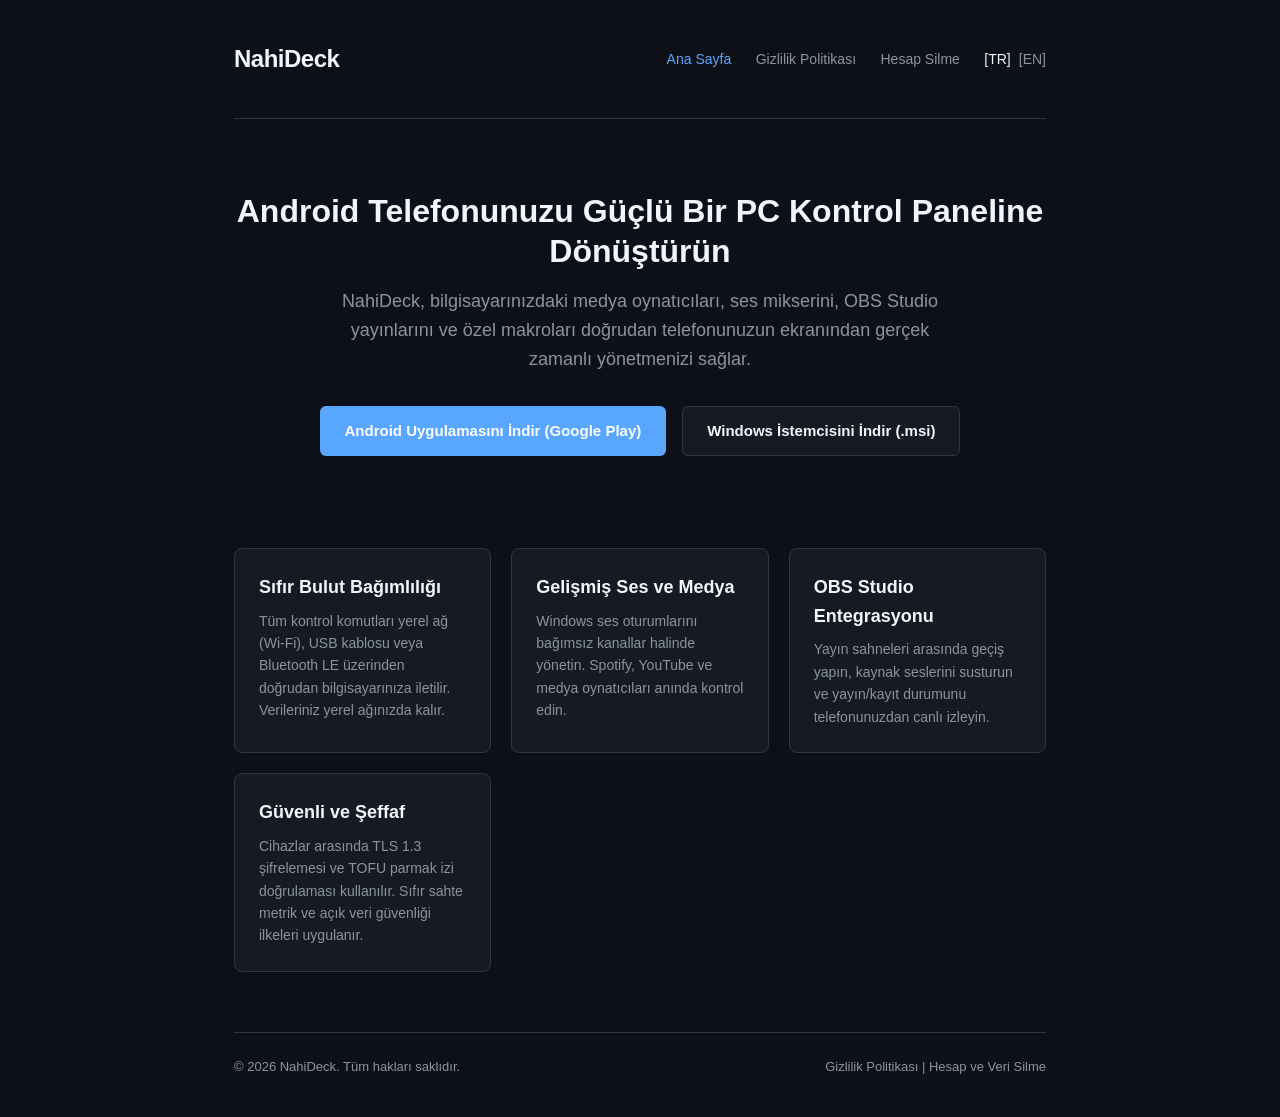
==== index.html @ 1596ca63 "Add files via upload" ====
<!DOCTYPE html>
<html lang="tr">
<head>
  <meta charset="UTF-8">
  <meta name="viewport" content="width=device-width, initial-scale=1.0">
  <title>NahiDeck — Android Telefonunuzu PC Kontrol Paneline Dönüştürün</title>
  <meta name="description" content="NahiDeck, Android telefonunuzu Windows bilgisayarınız için dokunmatik kontrol yüzeyi ve makro paneline dönüştürür.">
  <link rel="stylesheet" href="style.css">
</head>
<body>
  <div class="container">
    <header>
      <div class="header-top">
        <a href="index.html" class="brand">NahiDeck</a>
        <nav>
          <a href="index.html" class="active">Ana Sayfa</a>
          <a href="privacy.html">Gizlilik Politikası</a>
          <a href="delete-account.html">Hesap Silme</a>
          <div class="lang-switch">
            <span>[TR]</span>
            <a href="index-en.html">[EN]</a>
          </div>
        </nav>
      </div>
    </header>

    <main>
      <section class="hero">
        <h1>Android Telefonunuzu Güçlü Bir PC Kontrol Paneline Dönüştürün</h1>
        <p>NahiDeck, bilgisayarınızdaki medya oynatıcıları, ses mikserini, OBS Studio yayınlarını ve özel makroları doğrudan telefonunuzun ekranından gerçek zamanlı yönetmenizi sağlar.</p>
        <div class="button-group">
          <a href="#" class="btn btn-primary" id="download-android">Android Uygulamasını İndir (Google Play)</a>
          <a href="#" class="btn btn-secondary" id="download-windows">Windows İstemcisini İndir (.msi)</a>
        </div>
      </section>

      <section class="feature-grid">
        <div class="feature-card">
          <h3>Sıfır Bulut Bağımlılığı</h3>
          <p>Tüm kontrol komutları yerel ağ (Wi-Fi), USB kablosu veya Bluetooth LE üzerinden doğrudan bilgisayarınıza iletilir. Verileriniz yerel ağınızda kalır.</p>
        </div>
        <div class="feature-card">
          <h3>Gelişmiş Ses ve Medya</h3>
          <p>Windows ses oturumlarını bağımsız kanallar halinde yönetin. Spotify, YouTube ve medya oynatıcıları anında kontrol edin.</p>
        </div>
        <div class="feature-card">
          <h3>OBS Studio Entegrasyonu</h3>
          <p>Yayın sahneleri arasında geçiş yapın, kaynak seslerini susturun ve yayın/kayıt durumunu telefonunuzdan canlı izleyin.</p>
        </div>
        <div class="feature-card">
          <h3>Güvenli ve Şeffaf</h3>
          <p>Cihazlar arasında TLS 1.3 şifrelemesi ve TOFU parmak izi doğrulaması kullanılır. Sıfır sahte metrik ve açık veri güvenliği ilkeleri uygulanır.</p>
        </div>
      </section>
    </main>

    <footer>
      <div>&copy; 2026 NahiDeck. Tüm hakları saklıdır.</div>
      <div>
        <a href="privacy.html">Gizlilik Politikası</a> | 
        <a href="delete-account.html">Hesap ve Veri Silme</a>
      </div>
    </footer>
  </div>
</body>
</html>
---- style.css ----
:root {
  --bg-color: #0d1117;
  --card-bg: #161b22;
  --border-color: #30363d;
  --text-main: #f0f6fc;
  --text-muted: #8b949e;
  --accent-color: #58a6ff;
  --accent-hover: #388bfd;
  --danger-color: #f85149;
  --code-bg: #0b0e14;
}

* {
  box-sizing: border-box;
  margin: 0;
  padding: 0;
}

body {
  font-family: -apple-system, BlinkMacSystemFont, "Segoe UI", Roboto, Helvetica, Arial, sans-serif;
  background-color: var(--bg-color);
  color: var(--text-main);
  line-height: 1.6;
  padding: 0;
}

.container {
  max-width: 860px;
  margin: 0 auto;
  padding: 40px 24px;
}

header {
  border-bottom: 1px solid var(--border-color);
  padding-bottom: 24px;
  margin-bottom: 32px;
}

.header-top {
  display: flex;
  justify-content: space-between;
  align-items: center;
  margin-bottom: 16px;
}

.brand {
  font-size: 24px;
  font-weight: 700;
  color: var(--text-main);
  text-decoration: none;
  letter-spacing: -0.5px;
}

nav a {
  color: var(--text-muted);
  text-decoration: none;
  margin-left: 20px;
  font-size: 14px;
  transition: color 0.15s;
}

nav a:hover, nav a.active {
  color: var(--accent-color);
}

.lang-switch {
  display: inline-flex;
  gap: 8px;
  margin-left: 20px;
  font-size: 14px;
}

.lang-switch a {
  margin-left: 0;
}

h1 {
  font-size: 32px;
  font-weight: 700;
  margin-bottom: 16px;
  line-height: 1.25;
}

h2 {
  font-size: 22px;
  font-weight: 600;
  margin-top: 36px;
  margin-bottom: 16px;
  padding-bottom: 8px;
  border-bottom: 1px solid var(--border-color);
}

h3 {
  font-size: 18px;
  font-weight: 600;
  margin-top: 24px;
  margin-bottom: 12px;
}

p, ul, ol {
  margin-bottom: 16px;
  color: var(--text-main);
}

ul, ol {
  padding-left: 24px;
}

li {
  margin-bottom: 8px;
}

a {
  color: var(--accent-color);
  text-decoration: none;
}

a:hover {
  text-decoration: underline;
}

.hero {
  text-align: center;
  padding: 40px 0 60px;
}

.hero p {
  font-size: 18px;
  color: var(--text-muted);
  max-width: 640px;
  margin: 0 auto 32px;
}

.button-group {
  display: flex;
  justify-content: center;
  gap: 16px;
  flex-wrap: wrap;
}

.btn {
  display: inline-block;
  padding: 12px 24px;
  border-radius: 6px;
  font-size: 15px;
  font-weight: 600;
  text-decoration: none;
  cursor: pointer;
  border: 1px solid transparent;
  transition: background-color 0.15s, border-color 0.15s;
}

.btn-primary {
  background-color: var(--accent-color);
  color: #ffffff;
}

.btn-primary:hover {
  background-color: var(--accent-hover);
  text-decoration: none;
}

.btn-secondary {
  background-color: var(--card-bg);
  color: var(--text-main);
  border-color: var(--border-color);
}

.btn-secondary:hover {
  background-color: #21262d;
  text-decoration: none;
}

.feature-grid {
  display: grid;
  grid-template-columns: repeat(auto-fit, minmax(240px, 1fr));
  gap: 20px;
  margin: 32px 0 48px;
}

.feature-card {
  background-color: var(--card-bg);
  border: 1px solid var(--border-color);
  border-radius: 8px;
  padding: 24px;
}

.feature-card h3 {
  margin-top: 0;
  margin-bottom: 8px;
}

.feature-card p {
  color: var(--text-muted);
  font-size: 14px;
  margin-bottom: 0;
}

.card {
  background-color: var(--card-bg);
  border: 1px solid var(--border-color);
  border-radius: 8px;
  padding: 24px;
  margin: 20px 0;
}

.card-danger {
  border-color: rgba(248, 81, 73, 0.4);
}

.badge {
  display: inline-block;
  padding: 2px 8px;
  border-radius: 12px;
  font-size: 12px;
  font-weight: 600;
  background-color: #21262d;
  color: var(--text-muted);
}

table {
  width: 100%;
  border-collapse: collapse;
  margin: 20px 0;
}

th, td {
  padding: 12px;
  border: 1px solid var(--border-color);
  text-align: left;
  font-size: 14px;
}

th {
  background-color: var(--card-bg);
}

footer {
  border-top: 1px solid var(--border-color);
  padding-top: 24px;
  margin-top: 60px;
  font-size: 13px;
  color: var(--text-muted);
  display: flex;
  justify-content: space-between;
  flex-wrap: wrap;
  gap: 12px;
}

footer a {
  color: var(--text-muted);
}

footer a:hover {
  color: var(--accent-color);
}
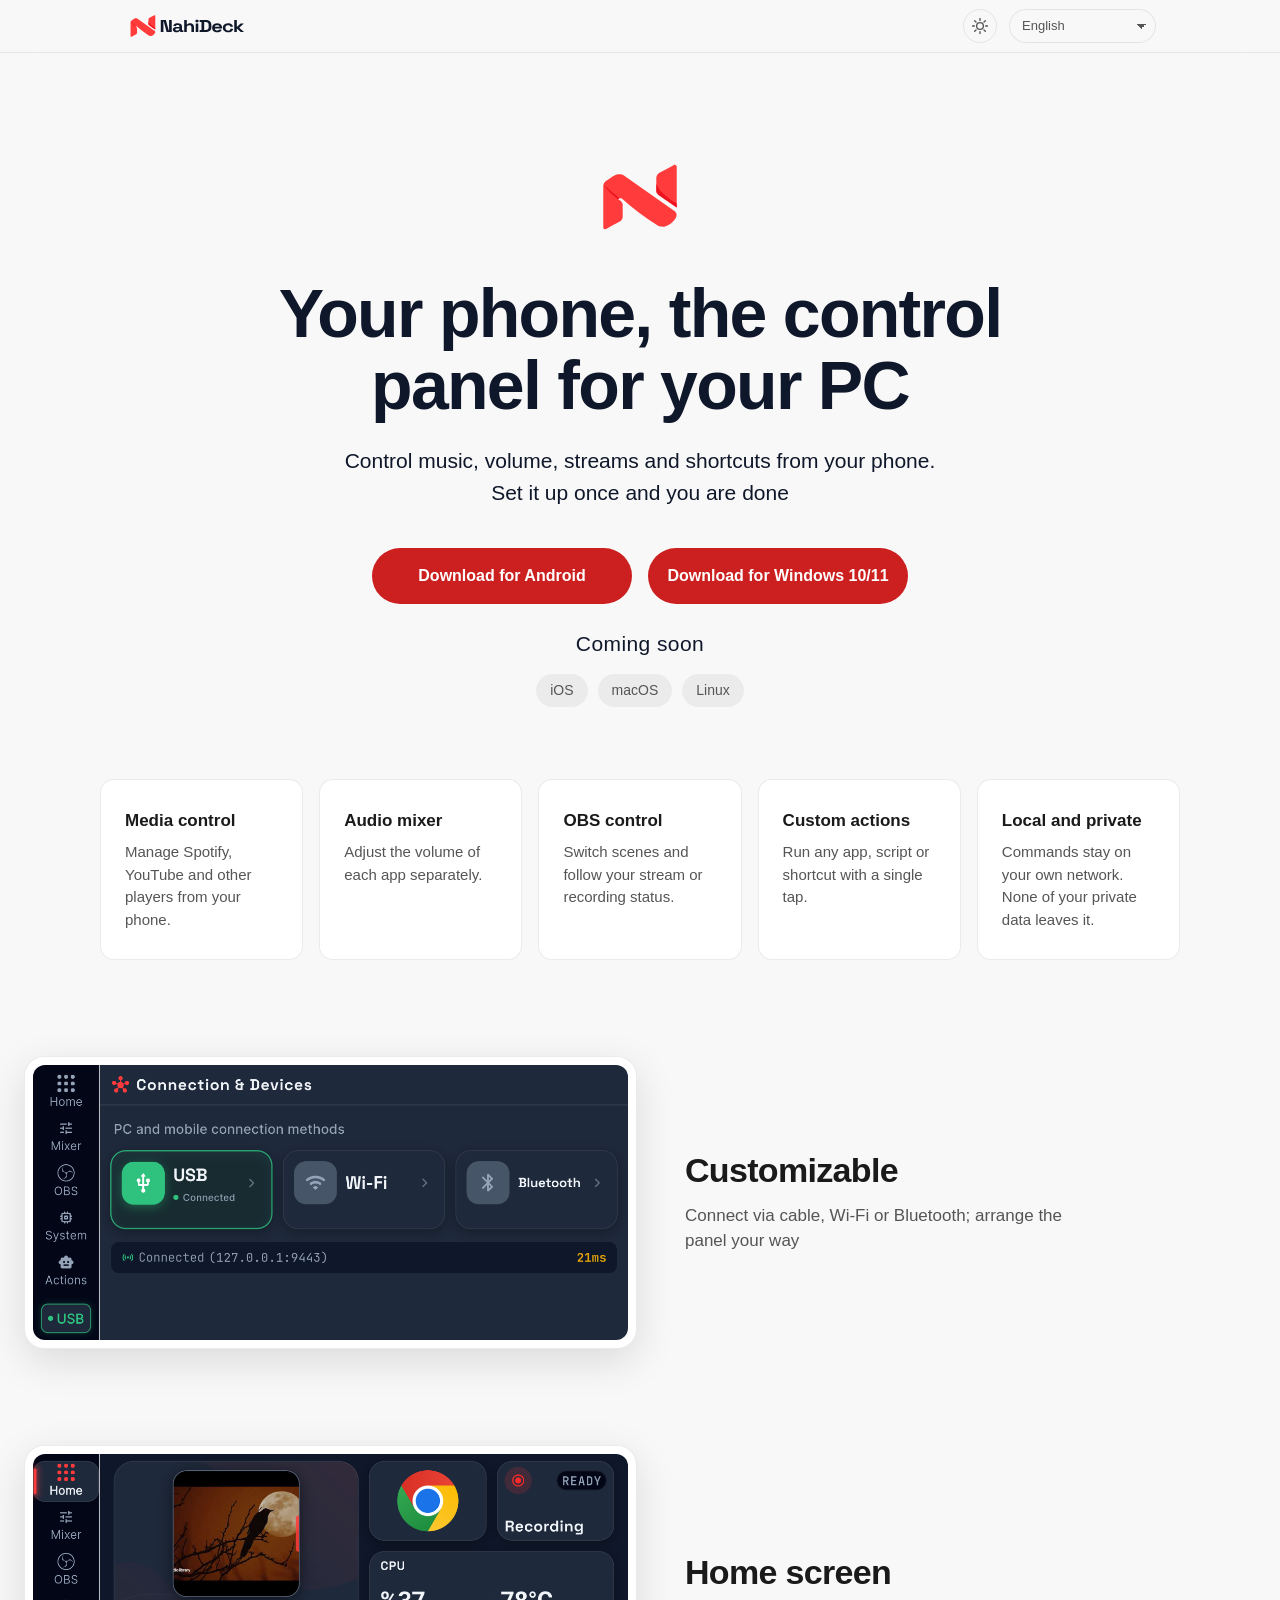
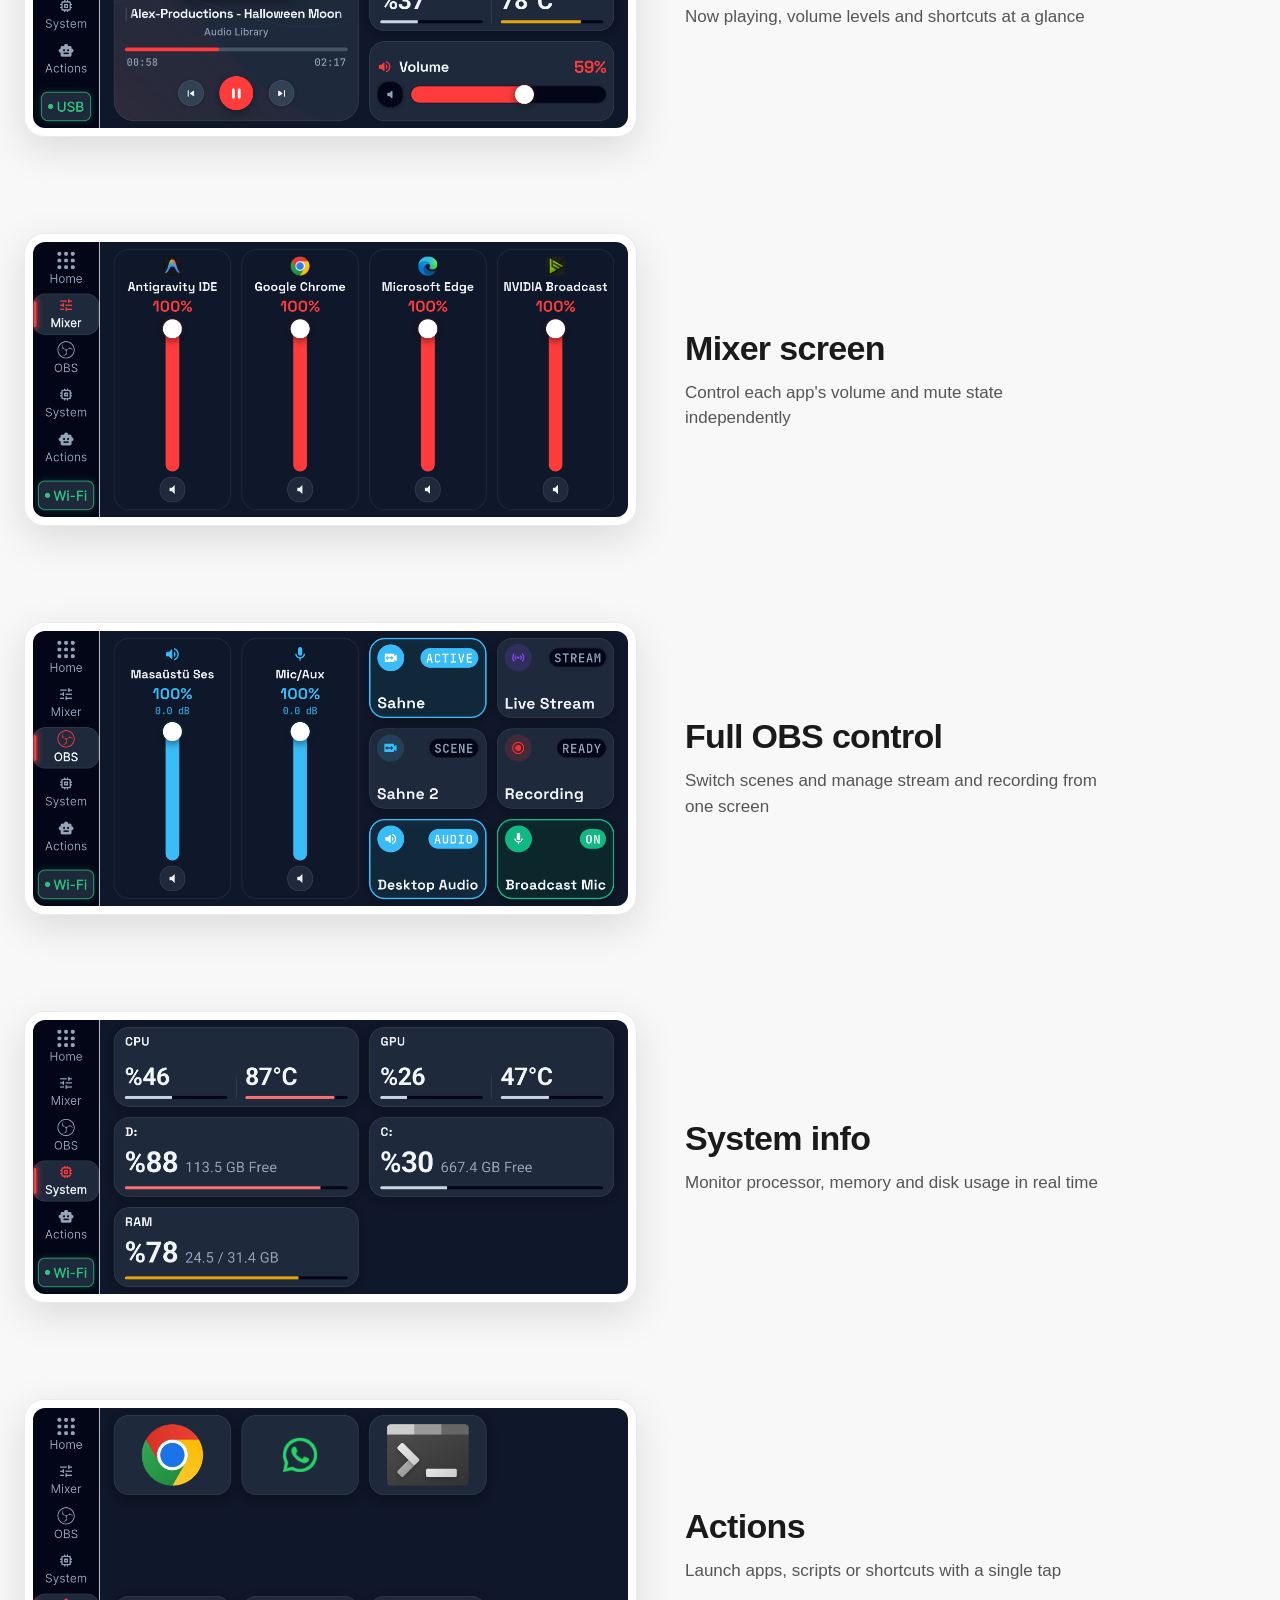
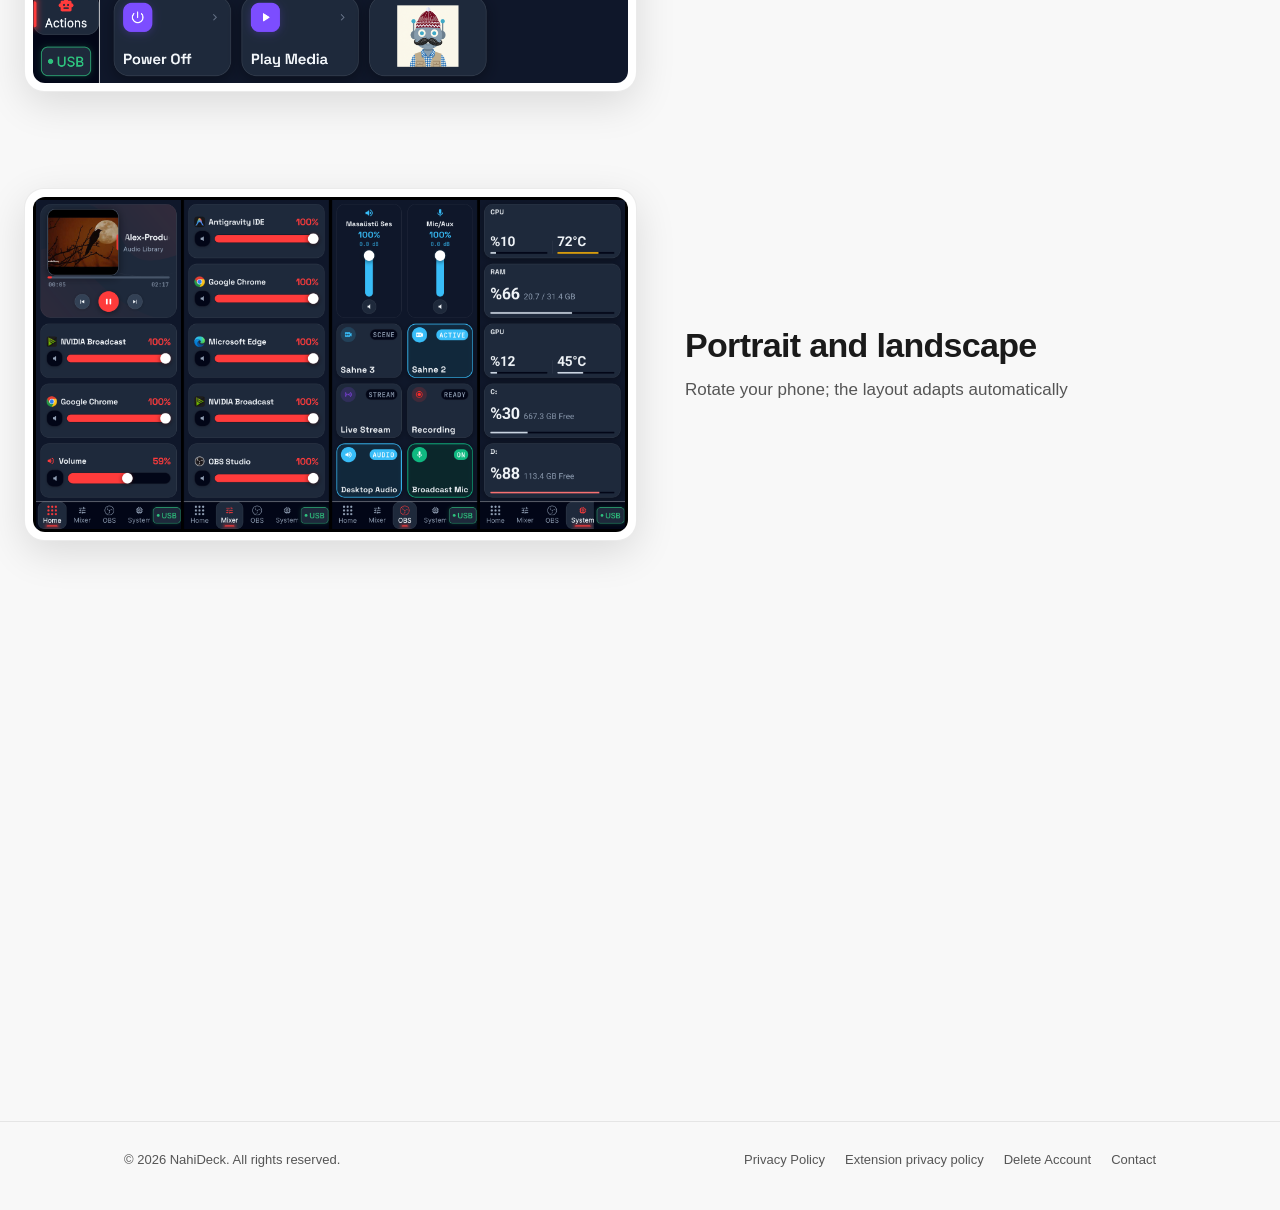
==== commit fae4a460: "Add files via upload" ====
--- a/index.html
+++ b/index.html
@@ -1,66 +1,165 @@
 <!DOCTYPE html>
-<html lang="tr">
+<html lang="en">
 <head>
   <meta charset="UTF-8">
   <meta name="viewport" content="width=device-width, initial-scale=1.0">
-  <title>NahiDeck — Android Telefonunuzu PC Kontrol Paneline Dönüştürün</title>
-  <meta name="description" content="NahiDeck, Android telefonunuzu Windows bilgisayarınız için dokunmatik kontrol yüzeyi ve makro paneline dönüştürür.">
+  <title>NahiDeck</title>
+  <meta name="description" content="NahiDeck: your phone becomes the control panel for your PC.">
+  <meta name="color-scheme" content="light dark">
+  <link rel="icon" type="image/png" href="favicon.png">
   <link rel="stylesheet" href="style.css">
 </head>
 <body>
-  <div class="container">
-    <header>
-      <div class="header-top">
-        <a href="index.html" class="brand">NahiDeck</a>
-        <nav>
-          <a href="index.html" class="active">Ana Sayfa</a>
-          <a href="privacy.html">Gizlilik Politikası</a>
-          <a href="delete-account.html">Hesap Silme</a>
-          <div class="lang-switch">
-            <span>[TR]</span>
-            <a href="index-en.html">[EN]</a>
-          </div>
-        </nav>
+  <header class="topbar">
+    <div class="wrap">
+      <a class="brand" href="index.html">
+        <span class="logo-swap logo-full">
+          <img class="on-light" src="assets/logo-full-lightbg.svg" alt="NahiDeck">
+          <img class="on-dark" src="assets/logo-full-darkbg.svg" alt="NahiDeck">
+        </span>
+      </a>
+      <nav class="nav">
+        <button id="theme-toggle" class="theme-toggle" type="button" aria-label="Theme"></button>
+        <select id="lang-select" class="lang" aria-label="Language"></select>
+      </nav>
+    </div>
+  </header>
+
+  <main>
+    <section class="wrap hero">
+      <div class="hero-logo">
+        <img src="assets/app-logo-transparent.svg" alt="NahiDeck">
       </div>
-    </header>
+      <h1 data-i18n="hero_title">Your phone, the control panel for your PC</h1>
+      <p data-i18n="hero_sub">Control music, volume, streams and shortcuts from your phone. Set it up once and you are done</p>
 
-    <main>
-      <section class="hero">
-        <h1>Android Telefonunuzu Güçlü Bir PC Kontrol Paneline Dönüştürün</h1>
-        <p>NahiDeck, bilgisayarınızdaki medya oynatıcıları, ses mikserini, OBS Studio yayınlarını ve özel makroları doğrudan telefonunuzun ekranından gerçek zamanlı yönetmenizi sağlar.</p>
-        <div class="button-group">
-          <a href="#" class="btn btn-primary" id="download-android">Android Uygulamasını İndir (Google Play)</a>
-          <a href="#" class="btn btn-secondary" id="download-windows">Windows İstemcisini İndir (.msi)</a>
+      <div class="actions">
+        <a id="download-android" class="btn" href="#" data-i18n="dl_android">Download for Android</a>
+        <a id="download-windows" class="btn" href="#" data-i18n="dl_windows">Download for Windows 10/11</a>
+      </div>
+
+      <p class="soon">
+        <span data-i18n="soon">Coming soon</span>
+      </p>
+      <div class="soon-list">
+        <span>iOS</span>
+        <span>macOS</span>
+        <span>Linux</span>
+      </div>
+    </section>
+
+    <section class="wrap features">
+      <article class="feature">
+        <h3 data-i18n="f1_t">Media control</h3>
+        <p data-i18n="f1_d">Manage Spotify, YouTube and other players from your phone.</p>
+      </article>
+      <article class="feature">
+        <h3 data-i18n="f2_t">Audio mixer</h3>
+        <p data-i18n="f2_d">Adjust the volume of each app separately.</p>
+      </article>
+      <article class="feature">
+        <h3 data-i18n="f3_t">OBS control</h3>
+        <p data-i18n="f3_d">Switch scenes and follow your stream or recording status.</p>
+      </article>
+      <article class="feature">
+        <h3 data-i18n="f5_t">Custom actions</h3>
+        <p data-i18n="f5_d">Run any app, script or shortcut with a single tap.</p>
+      </article>
+      <article class="feature">
+        <h3 data-i18n="f4_t">Local and private</h3>
+        <p data-i18n="f4_d">Commands stay on your own network. None of your private data leaves it.</p>
+      </article>
+    </section>
+
+    <section class="showcase">
+      <div class="showcase-row">
+        <div class="showcase-media" aria-hidden="true">
+          <img src="assets/showcase-connection.png" width="2340" height="1080" alt="">
         </div>
-      </section>
+        <div class="showcase-text">
+          <h3 data-i18n="show1_t">Kişiselleştirilebilir</h3>
+          <p data-i18n="show1_d">Kablo, kablosuz ağ veya Bluetooth ile bağlan; paneli kendine göre düzenle</p>
+        </div>
+      </div>
+      <div class="showcase-row">
+        <div class="showcase-media" aria-hidden="true">
+          <img src="assets/showcase-main.png" width="2340" height="1080" alt="">
+        </div>
+        <div class="showcase-text">
+          <h3 data-i18n="show2_t">Ana Ekran</h3>
+          <p data-i18n="show2_d">Çalan medya, ses seviyeleri ve kısayollar tek bakışta</p>
+        </div>
+      </div>
+      <div class="showcase-row">
+        <div class="showcase-media" aria-hidden="true">
+          <img src="assets/showcase-mixer.png" width="2340" height="1080" alt="">
+        </div>
+        <div class="showcase-text">
+          <h3 data-i18n="show3_t">Mixer Ekranı</h3>
+          <p data-i18n="show3_d">Her uygulamanın sesini ve sessiz durumunu bağımsız yönet</p>
+        </div>
+      </div>
+      <div class="showcase-row">
+        <div class="showcase-media" aria-hidden="true">
+          <img src="assets/showcase-obs.png" width="2340" height="1080" alt="">
+        </div>
+        <div class="showcase-text">
+          <h3 data-i18n="show4_t">Tüm OBS kontrolleri</h3>
+          <p data-i18n="show4_d">Sahneleri değiştir, yayını ve kaydı tek ekrandan yönet</p>
+        </div>
+      </div>
+      <div class="showcase-row">
+        <div class="showcase-media" aria-hidden="true">
+          <img src="assets/showcase-system.png" width="2340" height="1080" alt="">
+        </div>
+        <div class="showcase-text">
+          <h3 data-i18n="show5_t">Sistem Bilgileri</h3>
+          <p data-i18n="show5_d">İşlemci, bellek ve disk kullanımını anlık izle</p>
+        </div>
+      </div>
+      <div class="showcase-row">
+        <div class="showcase-media" aria-hidden="true">
+          <img src="assets/showcase-actions.png" width="2340" height="1080" alt="">
+        </div>
+        <div class="showcase-text">
+          <h3 data-i18n="show6_t">Aksiyonlar</h3>
+          <p data-i18n="show6_d">Uygulama, betik veya kısayolu tek dokunuşla çalıştır</p>
+        </div>
+      </div>
+      <div class="showcase-row">
+        <div class="showcase-media" aria-hidden="true">
+          <img src="assets/showcase-vertical.png" width="1920" height="1080" alt="">
+        </div>
+        <div class="showcase-text">
+          <h3 data-i18n="show7_t">Yatay dikey mod</h3>
+          <p data-i18n="show7_d">Telefonu çevir; düzen otomatik olarak uyum sağlar</p>
+        </div>
+      </div>
+      <div class="showcase-row">
+        <div class="showcase-media" aria-hidden="true">
+          <img src="assets/showcase-theme.png" width="2340" height="1080" alt="">
+        </div>
+        <div class="showcase-text">
+          <h3 data-i18n="show8_t">Farklı Tema Seçenekleri</h3>
+          <p data-i18n="show8_d">Açık, koyu veya sistem temasıyla görünümü seç</p>
+        </div>
+      </div>
+    </section>
+  </main>
 
-      <section class="feature-grid">
-        <div class="feature-card">
-          <h3>Sıfır Bulut Bağımlılığı</h3>
-          <p>Tüm kontrol komutları yerel ağ (Wi-Fi), USB kablosu veya Bluetooth LE üzerinden doğrudan bilgisayarınıza iletilir. Verileriniz yerel ağınızda kalır.</p>
-        </div>
-        <div class="feature-card">
-          <h3>Gelişmiş Ses ve Medya</h3>
-          <p>Windows ses oturumlarını bağımsız kanallar halinde yönetin. Spotify, YouTube ve medya oynatıcıları anında kontrol edin.</p>
-        </div>
-        <div class="feature-card">
-          <h3>OBS Studio Entegrasyonu</h3>
-          <p>Yayın sahneleri arasında geçiş yapın, kaynak seslerini susturun ve yayın/kayıt durumunu telefonunuzdan canlı izleyin.</p>
-        </div>
-        <div class="feature-card">
-          <h3>Güvenli ve Şeffaf</h3>
-          <p>Cihazlar arasında TLS 1.3 şifrelemesi ve TOFU parmak izi doğrulaması kullanılır. Sıfır sahte metrik ve açık veri güvenliği ilkeleri uygulanır.</p>
-        </div>
-      </section>
-    </main>
+  <footer class="footer">
+    <div class="wrap">
+      <div>&copy; 2026 NahiDeck. <span data-i18n="rights">All rights reserved.</span></div>
+      <nav>
+        <a href="privacy.html" data-i18n="privacy">Privacy Policy</a>
+        <a href="extension-privacy.html" data-i18n="privacy_ext">Extension Privacy Policy</a>
+        <a href="delete-account.html" data-i18n="delete">Delete Account</a>
+        <a href="mailto:nahideck-support@googlegroups.com" data-i18n="contact">Contact</a>
+      </nav>
+    </div>
+  </footer>
 
-    <footer>
-      <div>&copy; 2026 NahiDeck. Tüm hakları saklıdır.</div>
-      <div>
-        <a href="privacy.html">Gizlilik Politikası</a> | 
-        <a href="delete-account.html">Hesap ve Veri Silme</a>
-      </div>
-    </footer>
-  </div>
+  <script src="i18n.js"></script>
+  <script src="site.js"></script>
 </body>
 </html>
--- a/style.css
+++ b/style.css
@@ -1,256 +1,403 @@
+/* NahiDeck tanıtım sitesi — sistem temasına göre açık/koyu (prefers-color-scheme).
+ * Renkler: design-tokens.md ve themes.json varsayılanları (darkCarbon / lightPearl, vivid-red).
+ */
+
 :root {
-  --bg-color: #0d1117;
-  --card-bg: #161b22;
-  --border-color: #30363d;
-  --text-main: #f0f6fc;
-  --text-muted: #8b949e;
-  --accent-color: #58a6ff;
-  --accent-hover: #388bfd;
-  --danger-color: #f85149;
-  --code-bg: #0b0e14;
-}
-
-* {
-  box-sizing: border-box;
-  margin: 0;
+  color-scheme: light;
+  --bg: #F8F8F8;
+  --surface: #FFFFFF;
+  --text: #1A1A1A;
+  --muted: #555555;
+  --line: rgba(0, 0, 0, 0.08);
+  --accent: #CC1F1F;
+  --accent-text: #FFFFFF;
+  --soon-bg: rgba(0, 0, 0, 0.05);
+  --radius: 14px;
+  --maxw: 1080px;
+}
+
+@media (prefers-color-scheme: dark) {
+  :root:not([data-theme="light"]) {
+    color-scheme: dark;
+    --bg: #0F172A;
+    --surface: #1E293B;
+    --text: #F1F5F9;
+    --muted: #94A3B8;
+    --line: rgba(255, 255, 255, 0.10);
+    --accent: #FF3B3B;
+    --accent-text: #FFFFFF;
+    --soon-bg: rgba(255, 255, 255, 0.06);
+  }
+}
+
+:root[data-theme="light"] {
+  color-scheme: light;
+}
+
+:root[data-theme="dark"] {
+  color-scheme: dark;
+  --bg: #0F172A;
+  --surface: #1E293B;
+  --text: #F1F5F9;
+  --muted: #94A3B8;
+  --line: rgba(255, 255, 255, 0.10);
+  --accent: #FF3B3B;
+  --accent-text: #FFFFFF;
+  --soon-bg: rgba(255, 255, 255, 0.06);
+}
+
+* { box-sizing: border-box; margin: 0; padding: 0; }
+
+html { -webkit-text-size-adjust: 100%; }
+
+body {
+  font-family: -apple-system, BlinkMacSystemFont, "SF Pro Text", "Segoe UI", Roboto,
+    "Noto Sans", "Helvetica Neue", Arial, sans-serif;
+  background: var(--bg);
+  color: var(--text);
+  line-height: 1.5;
+  -webkit-font-smoothing: antialiased;
+}
+
+a { color: inherit; text-decoration: none; }
+a:hover { text-decoration: underline; }
+
+.wrap {
+  max-width: var(--maxw);
+  margin: 0 auto;
+  padding: 0 24px;
+}
+
+/* Üst bar */
+.topbar {
+  position: sticky;
+  top: 0;
+  z-index: 10;
+  background: color-mix(in srgb, var(--bg) 85%, transparent);
+  backdrop-filter: saturate(180%) blur(16px);
+  -webkit-backdrop-filter: saturate(180%) blur(16px);
+  border-bottom: 1px solid var(--line);
+}
+.topbar .wrap {
+  display: flex;
+  align-items: center;
+  justify-content: space-between;
+  height: 52px;
+  gap: 16px;
+}
+.brand { display: inline-flex; align-items: center; gap: 10px; font-weight: 600; font-size: 17px; }
+
+/* Logo: .on-light koyu renkli logo (açık tema), .on-dark açık renkli logo (koyu tema) */
+.logo-swap { display: block; position: relative; }
+.logo-swap img { display: block; width: 100%; height: 100%; }
+.logo-swap .on-dark { display: none; }
+@media (prefers-color-scheme: dark) {
+  :root:not([data-theme="light"]) .logo-swap .on-light { display: none; }
+  :root:not([data-theme="light"]) .logo-swap .on-dark { display: block; }
+}
+:root[data-theme="dark"] .logo-swap .on-light { display: none; }
+:root[data-theme="dark"] .logo-swap .on-dark { display: block; }
+.brand .logo-swap { width: 24px; height: 24px; }
+.brand .logo-full { width: auto; height: 28px; }
+.brand .logo-full img { width: auto; height: 100%; }
+
+.nav { display: flex; align-items: center; gap: 12px; font-size: 14px; color: var(--muted); }
+
+button.theme-toggle {
+  appearance: none;
+  -webkit-appearance: none;
+  background: transparent;
+  color: var(--muted);
+  border: 1px solid var(--line);
+  border-radius: 999px;
+  width: 34px;
+  height: 34px;
+  display: inline-flex;
+  align-items: center;
+  justify-content: center;
+  cursor: pointer;
   padding: 0;
 }
-
-body {
-  font-family: -apple-system, BlinkMacSystemFont, "Segoe UI", Roboto, Helvetica, Arial, sans-serif;
-  background-color: var(--bg-color);
-  color: var(--text-main);
-  line-height: 1.6;
-  padding: 0;
-}
-
-.container {
-  max-width: 860px;
-  margin: 0 auto;
-  padding: 40px 24px;
-}
-
-header {
-  border-bottom: 1px solid var(--border-color);
-  padding-bottom: 24px;
-  margin-bottom: 32px;
-}
-
-.header-top {
-  display: flex;
-  justify-content: space-between;
-  align-items: center;
-  margin-bottom: 16px;
-}
-
-.brand {
-  font-size: 24px;
-  font-weight: 700;
-  color: var(--text-main);
+button.theme-toggle:hover { color: var(--text); }
+
+a.home-link {
+  display: inline-flex;
+  align-items: center;
+  justify-content: center;
+  color: var(--muted);
   text-decoration: none;
-  letter-spacing: -0.5px;
-}
-
-nav a {
-  color: var(--text-muted);
-  text-decoration: none;
-  margin-left: 20px;
-  font-size: 14px;
-  transition: color 0.15s;
-}
-
-nav a:hover, nav a.active {
-  color: var(--accent-color);
-}
-
-.lang-switch {
-  display: inline-flex;
-  gap: 8px;
-  margin-left: 20px;
-  font-size: 14px;
-}
-
-.lang-switch a {
-  margin-left: 0;
-}
-
-h1 {
-  font-size: 32px;
-  font-weight: 700;
-  margin-bottom: 16px;
-  line-height: 1.25;
-}
-
-h2 {
-  font-size: 22px;
-  font-weight: 600;
-  margin-top: 36px;
-  margin-bottom: 16px;
-  padding-bottom: 8px;
-  border-bottom: 1px solid var(--border-color);
-}
-
-h3 {
-  font-size: 18px;
-  font-weight: 600;
-  margin-top: 24px;
-  margin-bottom: 12px;
-}
-
-p, ul, ol {
-  margin-bottom: 16px;
-  color: var(--text-main);
-}
-
-ul, ol {
-  padding-left: 24px;
-}
-
-li {
-  margin-bottom: 8px;
-}
-
-a {
-  color: var(--accent-color);
-  text-decoration: none;
-}
-
-a:hover {
-  text-decoration: underline;
-}
-
+}
+a.home-link:hover { color: var(--text); text-decoration: none; }
+.nav a:hover { color: var(--text); text-decoration: none; }
+
+select.lang option {
+  background: var(--surface);
+  color: var(--text);
+}
+
+select.lang {
+  -webkit-appearance: none;
+  background: transparent;
+  color: var(--muted);
+  border: 1px solid var(--line);
+  border-radius: 999px;
+  padding: 6px 28px 6px 12px;
+  font: inherit;
+  font-size: 13px;
+  cursor: pointer;
+  background-image: linear-gradient(45deg, transparent 50%, currentColor 50%),
+    linear-gradient(135deg, currentColor 50%, transparent 50%);
+  background-position: calc(100% - 14px) 52%, calc(100% - 9px) 52%;
+  background-size: 5px 5px, 5px 5px;
+  background-repeat: no-repeat;
+}
+
+/* Hero */
 .hero {
   text-align: center;
-  padding: 40px 0 60px;
-}
-
+  padding: 96px 0 72px;
+}
+.hero-logo {
+  width: 96px;
+  height: 96px;
+  margin: 0 auto 32px;
+}
+.hero-logo img {
+  width: 100%;
+  height: 100%;
+  object-fit: contain;
+}
+.hero h1 {
+  font-size: clamp(40px, 6.2vw, 68px);
+  font-weight: 650;
+  letter-spacing: -0.025em;
+  line-height: 1.06;
+  max-width: 820px;
+  margin: 0 auto;
+}
 .hero p {
-  font-size: 18px;
-  color: var(--text-muted);
-  max-width: 640px;
+  margin: 24px auto 0;
+  font-size: clamp(18px, 2vw, 21px);
+  color: #0F172A;
+  max-width: 620px;
+}
+.hero h1 { color: #0F172A; }
+@media (prefers-color-scheme: dark) {
+  :root:not([data-theme="light"]) .hero h1,
+  :root:not([data-theme="light"]) .hero p { color: #F8F8F8; }
+}
+:root[data-theme="dark"] .hero h1,
+:root[data-theme="dark"] .hero p { color: #F8F8F8; }
+:root[data-theme="light"] .hero h1,
+:root[data-theme="light"] .hero p { color: #0F172A; }
+
+/* Butonlar: aynı boyut, aynı biçim */
+.actions {
+  display: grid;
+  grid-template-columns: repeat(2, minmax(0, 260px));
+  justify-content: center;
+  gap: 16px;
+  margin-top: 40px;
+}
+.btn {
+  display: flex;
+  align-items: center;
+  justify-content: center;
+  height: 56px;
+  border-radius: 999px;
+  font-size: 16px;
+  font-weight: 600;
+  background: var(--accent);
+  color: var(--accent-text);
+  transition: opacity 0.15s;
+}
+.btn:hover { opacity: 0.88; text-decoration: none; }
+
+.soon {
+  margin-top: 48px;
+  text-align: center;
+  font-size: 13px;
+  color: var(--muted);
+  letter-spacing: 0.02em;
+}
+.soon-list {
+  display: flex;
+  justify-content: center;
+  flex-wrap: wrap;
+  gap: 10px;
+  margin-top: 14px;
+}
+.soon-list span {
+  padding: 6px 14px;
+  border-radius: 999px;
+  background: var(--soon-bg);
+  color: var(--muted);
+  font-size: 14px;
+}
+
+/* Özellikler */
+.features {
+  display: flex;
+  flex-wrap: wrap;
+  gap: 16px;
+  padding: 0 0 96px;
+}
+.feature {
+  flex: 1 1 0;
+  min-width: 160px;
+  background: var(--surface);
+  border: 1px solid var(--line);
+  border-radius: var(--radius);
+  padding: 28px 24px;
+}
+.feature h3 { font-size: 17px; font-weight: 600; margin-bottom: 8px; }
+.feature p { font-size: 15px; color: var(--muted); }
+
+/* Vitrin (Lusion tarzi minimal gorsel alani) */
+.showcase {
+  padding: 0 0 96px;
+}
+.hero-shot {
+  width: 100%;
+  max-width: 720px;
   margin: 0 auto 32px;
-}
-
-.button-group {
-  display: flex;
-  justify-content: center;
-  gap: 16px;
-  flex-wrap: wrap;
-}
-
-.btn {
-  display: inline-block;
-  padding: 12px 24px;
-  border-radius: 6px;
-  font-size: 15px;
-  font-weight: 600;
-  text-decoration: none;
-  cursor: pointer;
-  border: 1px solid transparent;
-  transition: background-color 0.15s, border-color 0.15s;
-}
-
-.btn-primary {
-  background-color: var(--accent-color);
-  color: #ffffff;
-}
-
-.btn-primary:hover {
-  background-color: var(--accent-hover);
-  text-decoration: none;
-}
-
-.btn-secondary {
-  background-color: var(--card-bg);
-  color: var(--text-main);
-  border-color: var(--border-color);
-}
-
-.btn-secondary:hover {
-  background-color: #21262d;
-  text-decoration: none;
-}
-
-.feature-grid {
-  display: grid;
-  grid-template-columns: repeat(auto-fit, minmax(240px, 1fr));
-  gap: 20px;
-  margin: 32px 0 48px;
-}
-
-.feature-card {
-  background-color: var(--card-bg);
-  border: 1px solid var(--border-color);
-  border-radius: 8px;
-  padding: 24px;
-}
-
-.feature-card h3 {
-  margin-top: 0;
-  margin-bottom: 8px;
-}
-
-.feature-card p {
-  color: var(--text-muted);
-  font-size: 14px;
-  margin-bottom: 0;
-}
-
-.card {
-  background-color: var(--card-bg);
-  border: 1px solid var(--border-color);
-  border-radius: 8px;
-  padding: 24px;
-  margin: 20px 0;
-}
-
-.card-danger {
-  border-color: rgba(248, 81, 73, 0.4);
-}
-
-.badge {
-  display: inline-block;
-  padding: 2px 8px;
+  display: flex;
+  align-items: center;
+  justify-content: center;
+}
+.hero-shot img {
+  width: 100%;
+  height: auto;
+  display: block;
+}
+.hero-shot img {
+  width: 60%;
+  height: 60%;
+  object-fit: contain;
+}
+
+.showcase {
+  padding: 0 0 96px;
+}
+.showcase-row {
+  display: flex;
+  align-items: center;
+  gap: 48px;
+  margin-bottom: 96px;
+  opacity: 0;
+  transform: translateX(80px);
+  transition: opacity .7s ease, transform .7s ease;
+}
+.showcase-row.is-visible {
+  opacity: 1;
+  transform: translateX(0);
+}
+.showcase-row--reverse {
+  flex-direction: row;
+}
+.showcase-media {
+  flex: 1 1 0;
+  min-width: 0;
+  position: relative;
+  margin-left: 24px;
+  border-radius: 20px;
+  border: 1px solid var(--line);
+  box-shadow: 0 12px 40px rgba(0, 0, 0, 0.12);
+  background: var(--surface);
+  padding: 8px;
+  height: auto;
+  aspect-ratio: auto;
+  overflow: hidden;
+}
+.showcase-media img {
+  position: static;
+  width: 100%;
+  height: auto;
+  display: block;
   border-radius: 12px;
-  font-size: 12px;
-  font-weight: 600;
-  background-color: #21262d;
-  color: var(--text-muted);
-}
-
-table {
-  width: 100%;
-  border-collapse: collapse;
-  margin: 20px 0;
-}
-
-th, td {
-  padding: 12px;
-  border: 1px solid var(--border-color);
-  text-align: left;
-  font-size: 14px;
-}
-
-th {
-  background-color: var(--card-bg);
-}
-
-footer {
-  border-top: 1px solid var(--border-color);
-  padding-top: 24px;
-  margin-top: 60px;
+}
+.showcase-text {
+  flex: 1 1 0;
+  min-width: 0;
+}
+.showcase-text h3 {
+  font-size: clamp(24px, 3vw, 34px);
+  font-weight: 650;
+  letter-spacing: -0.02em;
+  line-height: 1.15;
+  margin-bottom: 12px;
+}
+.showcase-text p {
+  font-size: 17px;
+  color: var(--muted);
+  max-width: 420px;
+}
+
+/* Alt bilgi */
+.footer {
+  border-top: 1px solid var(--line);
+  padding: 28px 0 40px;
   font-size: 13px;
-  color: var(--text-muted);
+  color: var(--muted);
+}
+.footer .wrap {
   display: flex;
   justify-content: space-between;
   flex-wrap: wrap;
-  gap: 12px;
-}
-
-footer a {
-  color: var(--text-muted);
-}
-
-footer a:hover {
-  color: var(--accent-color);
-}
+  gap: 12px 24px;
+}
+.footer nav { display: flex; gap: 20px; flex-wrap: wrap; }
+
+/* Yasal sayfalar */
+.legal {
+  padding: 64px 0 56px;
+  max-width: 780px;
+}
+.legal h1 {
+  font-size: clamp(30px, 4vw, 40px);
+  font-weight: 650;
+  letter-spacing: -0.02em;
+  line-height: 1.15;
+  margin-bottom: 8px;
+}
+.legal .meta { color: var(--muted); font-size: 14px; margin-bottom: 32px; }
+.legal h2 { font-size: 20px; font-weight: 600; margin: 40px 0 12px; }
+.legal h3 { font-size: 17px; font-weight: 600; margin: 0 0 10px; }
+.legal p, .legal ul, .legal ol { margin-bottom: 14px; }
+.legal ul, .legal ol { padding-left: 22px; }
+.legal li { margin-bottom: 6px; }
+.legal table { width: 100%; border-collapse: collapse; margin: 16px 0 24px; font-size: 14px; }
+.legal th, .legal td { text-align: left; padding: 10px 12px; border-bottom: 1px solid var(--line); vertical-align: top; }
+.legal th { color: var(--muted); font-weight: 600; }
+.legal code { font-size: 13px; background: var(--soon-bg); padding: 1px 6px; border-radius: 6px; }
+.card {
+  background: var(--surface);
+  border: 1px solid var(--line);
+  border-radius: var(--radius);
+  padding: 20px 22px;
+  margin: 16px 0 24px;
+}
+.card-danger { border-color: var(--accent); }
+
+/* Telefon */
+@media (max-width: 880px) {
+  .feature { flex: 1 1 calc(50% - 8px); }
+}
+@media (max-width: 600px) {
+  .wrap { padding: 0 18px; }
+  .hero { padding: 64px 0 56px; }
+  .hero-logo { width: 76px; height: 76px; margin-bottom: 24px; }
+  .hero h1, .hero p { padding: 0 8px; }
+  .actions { grid-template-columns: 1fr; gap: 12px; justify-items: center; }
+  .btn { width: 100%; max-width: 300px; }
+  .feature { flex: 1 1 100%; }
+  .features { padding-bottom: 64px; }
+  .showcase-row { flex-direction: column; gap: 20px; align-items: stretch; }
+  .showcase-row--reverse { flex-direction: column; }
+  .showcase-row--reverse .showcase-text { padding-left: 0; }
+  .showcase-media { flex: none; width: 100%; height: auto; aspect-ratio: 16 / 9; -webkit-mask-image: none; mask-image: none; }
+  .showcase-text { text-align: center; }
+  .showcase-text p { margin-left: auto; margin-right: auto; }
+  .nav { gap: 12px; font-size: 13px; }
+  .nav .hide-sm { display: none; }
+}
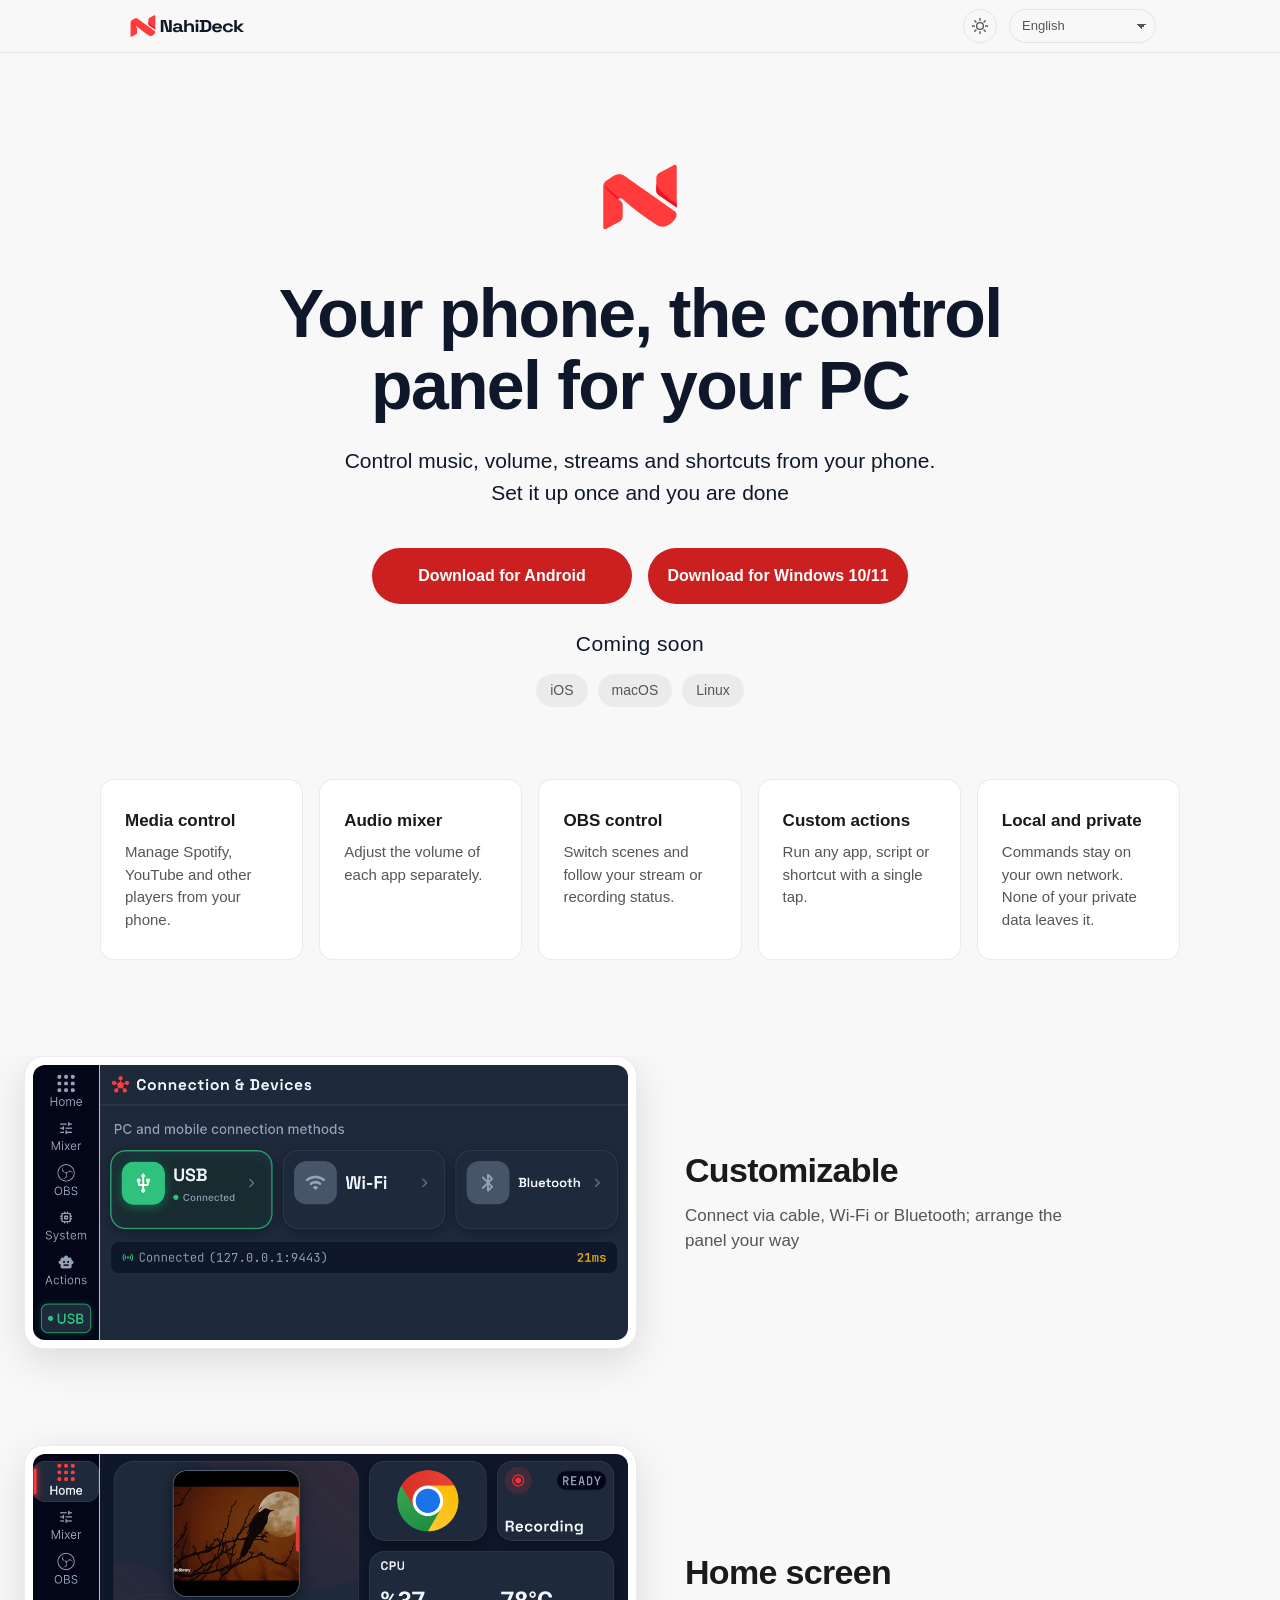
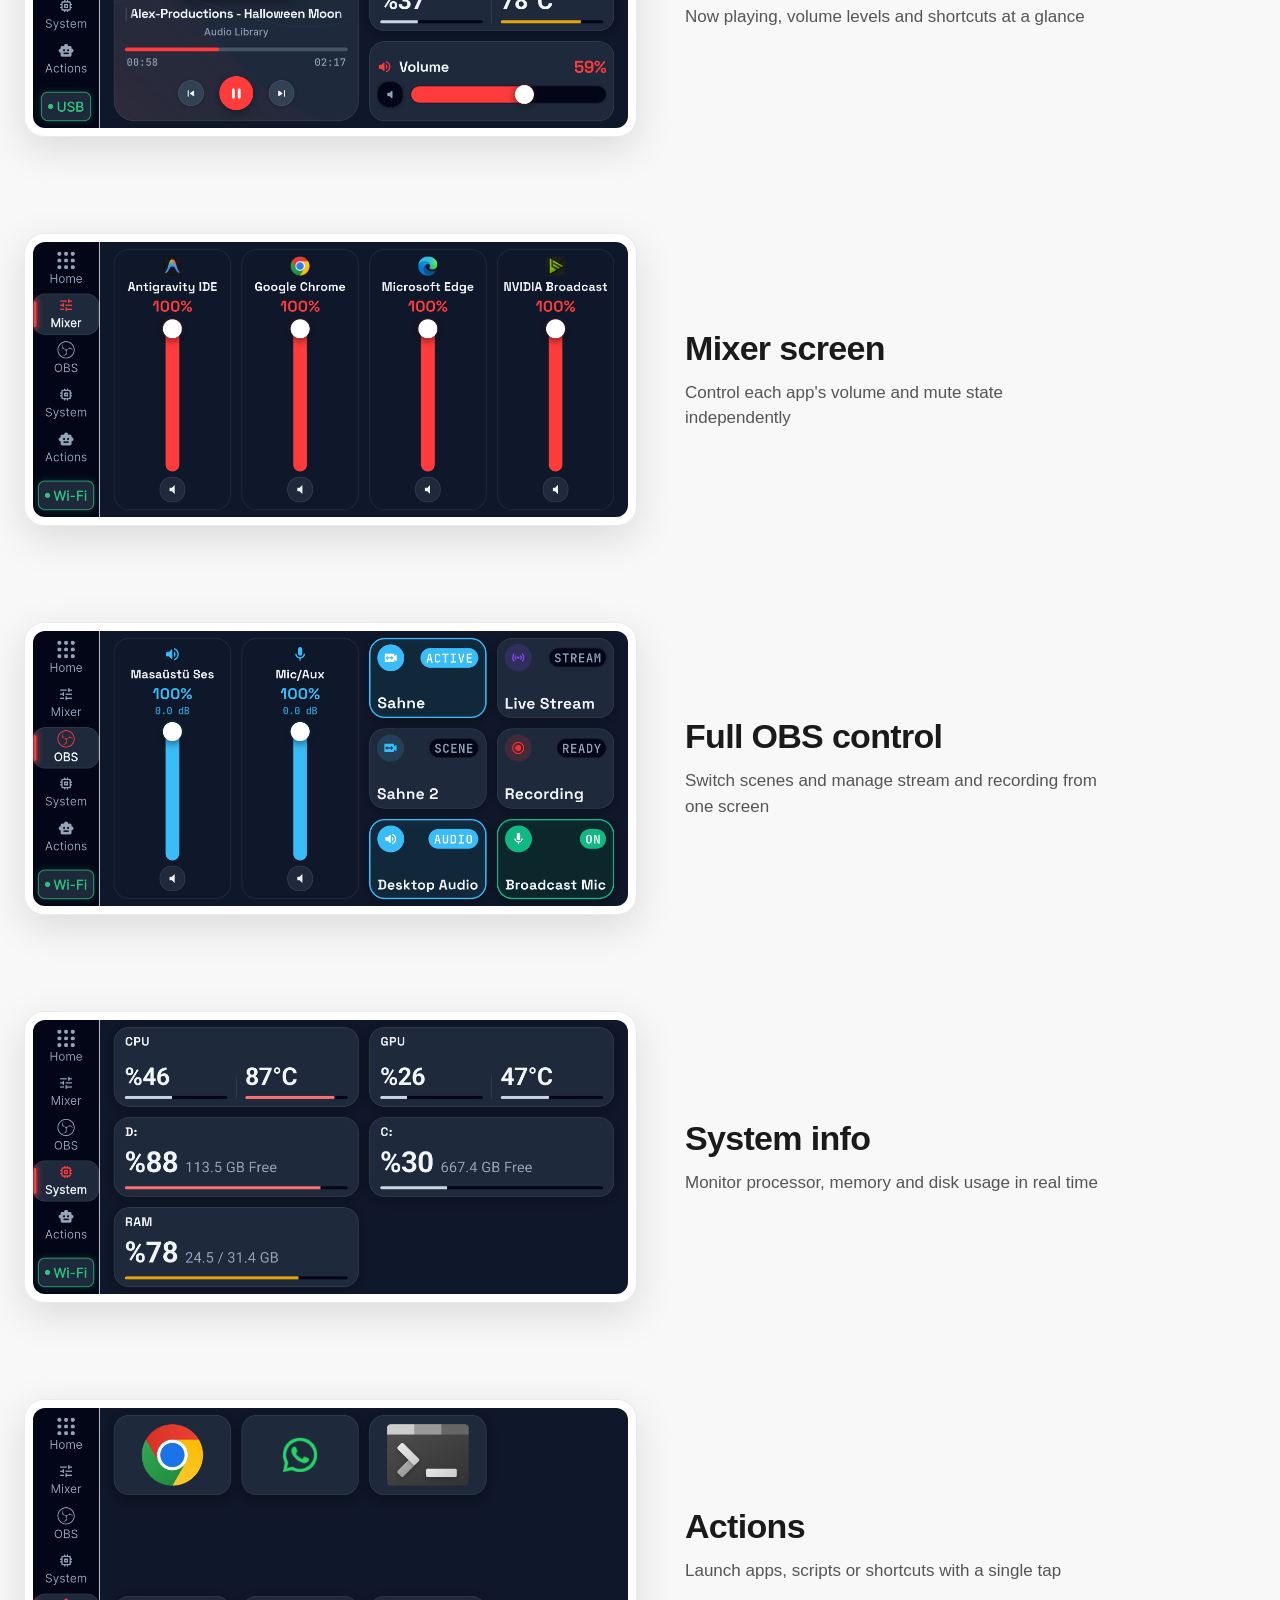
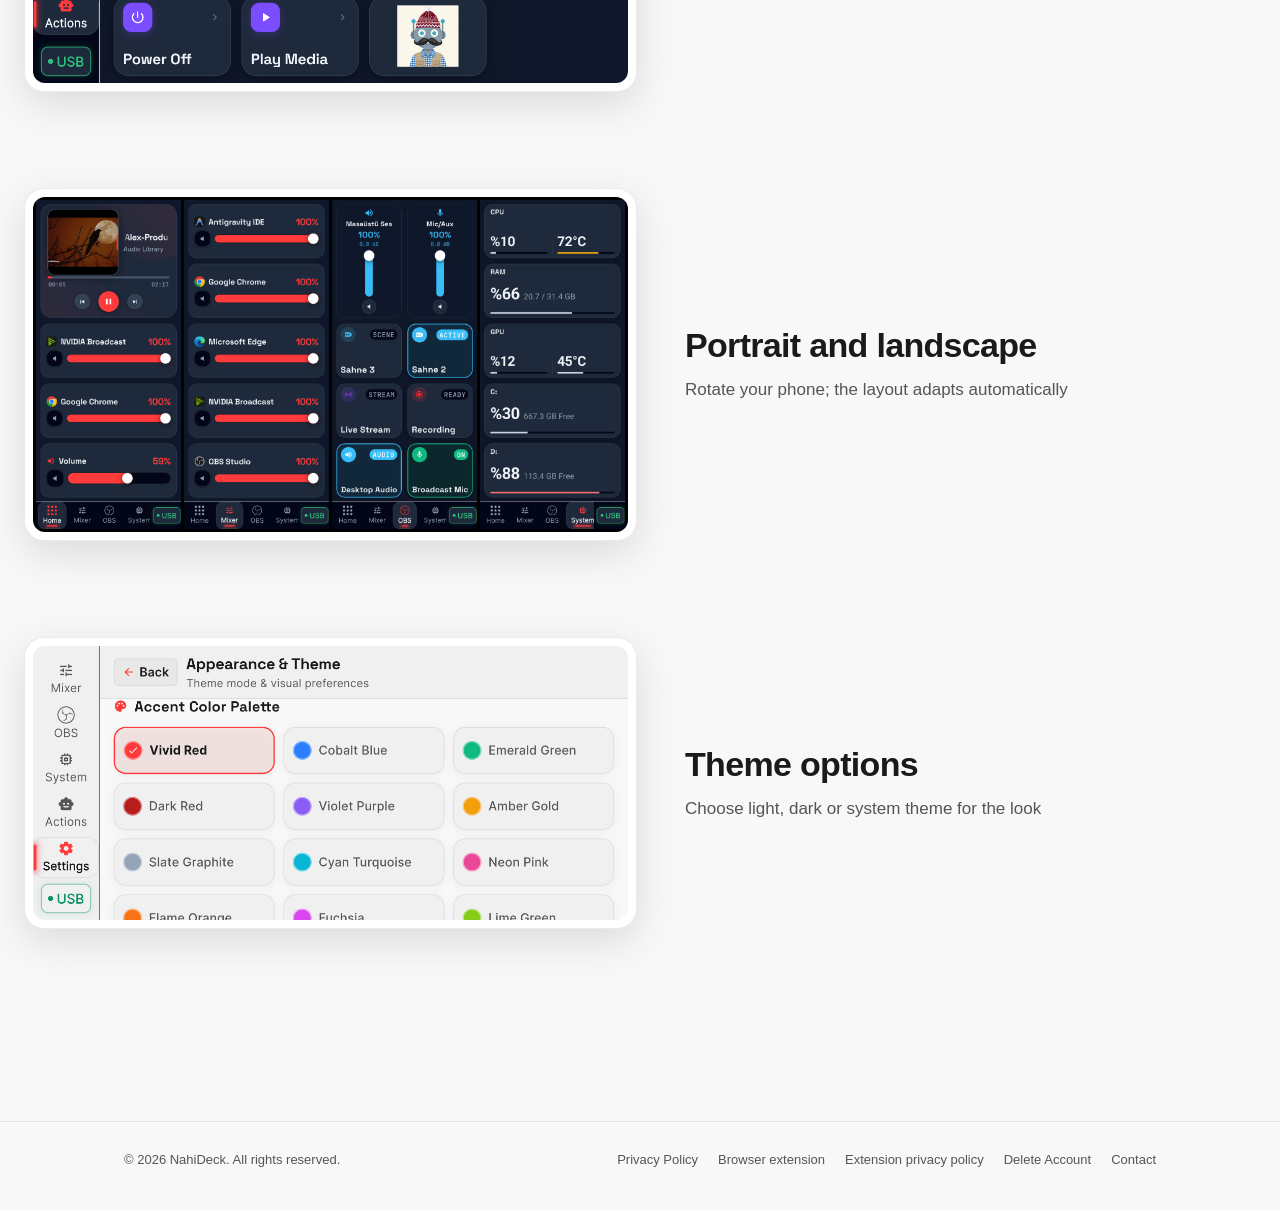
==== commit 8e18b289: "Add files via upload" ====
--- a/index.html
+++ b/index.html
@@ -152,6 +152,7 @@
       <div>&copy; 2026 NahiDeck. <span data-i18n="rights">All rights reserved.</span></div>
       <nav>
         <a href="privacy.html" data-i18n="privacy">Privacy Policy</a>
+        <a href="extension-links.html" data-i18n="ext_links">Browser extension</a>
         <a href="extension-privacy.html" data-i18n="privacy_ext">Extension Privacy Policy</a>
         <a href="delete-account.html" data-i18n="delete">Delete Account</a>
         <a href="mailto:nahideck-support@googlegroups.com" data-i18n="contact">Contact</a>
--- a/style.css
+++ b/style.css
@@ -256,6 +256,7 @@
 /* Vitrin (Lusion tarzi minimal gorsel alani) */
 .showcase {
   padding: 0 0 96px;
+  overflow: hidden; /* satirlar animasyonla sagdan gelir; disari tasan kismi kirp */
 }
 .hero-shot {
   width: 100%;
@@ -378,6 +379,52 @@
   margin: 16px 0 24px;
 }
 .card-danger { border-color: var(--accent); }
+
+/* Tarayıcı eklentisi sayfası: Chromium solda, Firefox sağda */
+.ext-split {
+  display: grid;
+  grid-template-columns: repeat(2, minmax(0, 1fr));
+  gap: 16px;
+  max-width: 760px;
+  margin: 0 auto 40px;
+}
+.ext-card {
+  background: var(--surface);
+  border: 1px solid var(--line);
+  border-radius: var(--radius);
+  padding: 28px 24px;
+  display: flex;
+  flex-direction: column;
+  gap: 12px;
+}
+.ext-card h3 { font-size: 17px; font-weight: 600; }
+.ext-card p { font-size: 15px; color: var(--muted); }
+.ext-card .btn {
+  align-self: stretch;
+  height: auto;
+  margin-top: auto;
+  padding: 14px 20px;
+  text-align: center;
+  line-height: 1.3;
+}
+.ext-card.is-soon { opacity: 0.6; }
+.ext-card .btn-disabled {
+  background: var(--soon-bg);
+  color: var(--muted);
+  cursor: default;
+}
+.ext-card .btn-disabled:hover { opacity: 1; }
+.ext-head { display: flex; align-items: center; gap: 12px; }
+.ext-icon { width: 40px; height: 40px; flex-shrink: 0; }
+.ext-notes { max-width: 760px; margin: 0 auto 48px; }
+.ext-notes .card { margin: 0; }
+.ext-notes h3 { font-size: 17px; font-weight: 600; margin: 0 0 12px; }
+.ext-notes ul { margin: 0; padding-left: 22px; }
+.ext-notes li { margin-bottom: 12px; line-height: 1.6; }
+.ext-notes li:last-child { margin-bottom: 0; }
+@media (max-width: 640px) {
+  .ext-split { grid-template-columns: 1fr; }
+}
 
 /* Telefon */
 @media (max-width: 880px) {
@@ -396,8 +443,10 @@
   .showcase-row--reverse { flex-direction: column; }
   .showcase-row--reverse .showcase-text { padding-left: 0; }
   .showcase-media { flex: none; width: 100%; height: auto; aspect-ratio: 16 / 9; -webkit-mask-image: none; mask-image: none; }
+  .showcase-media { margin: 0 auto; }
   .showcase-text { text-align: center; }
   .showcase-text p { margin-left: auto; margin-right: auto; }
+  .feature { text-align: center; }
   .nav { gap: 12px; font-size: 13px; }
   .nav .hide-sm { display: none; }
 }
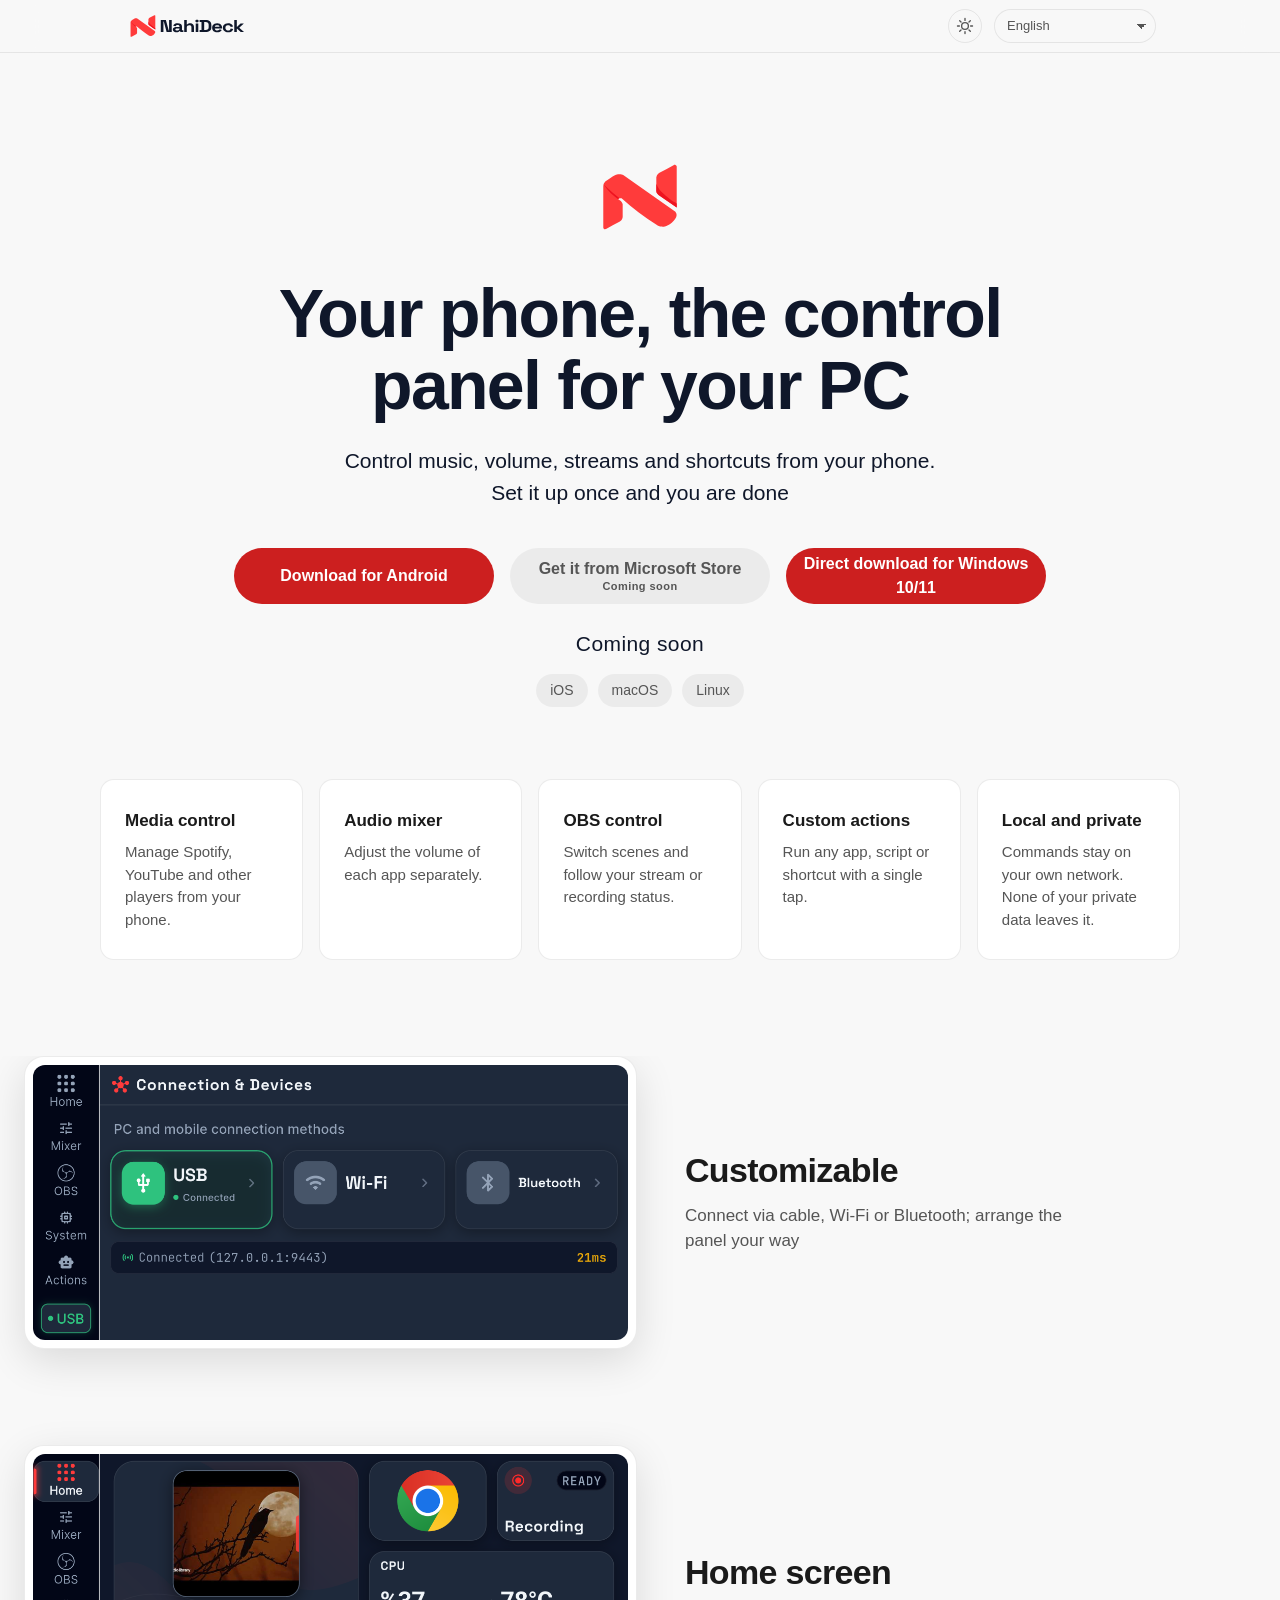
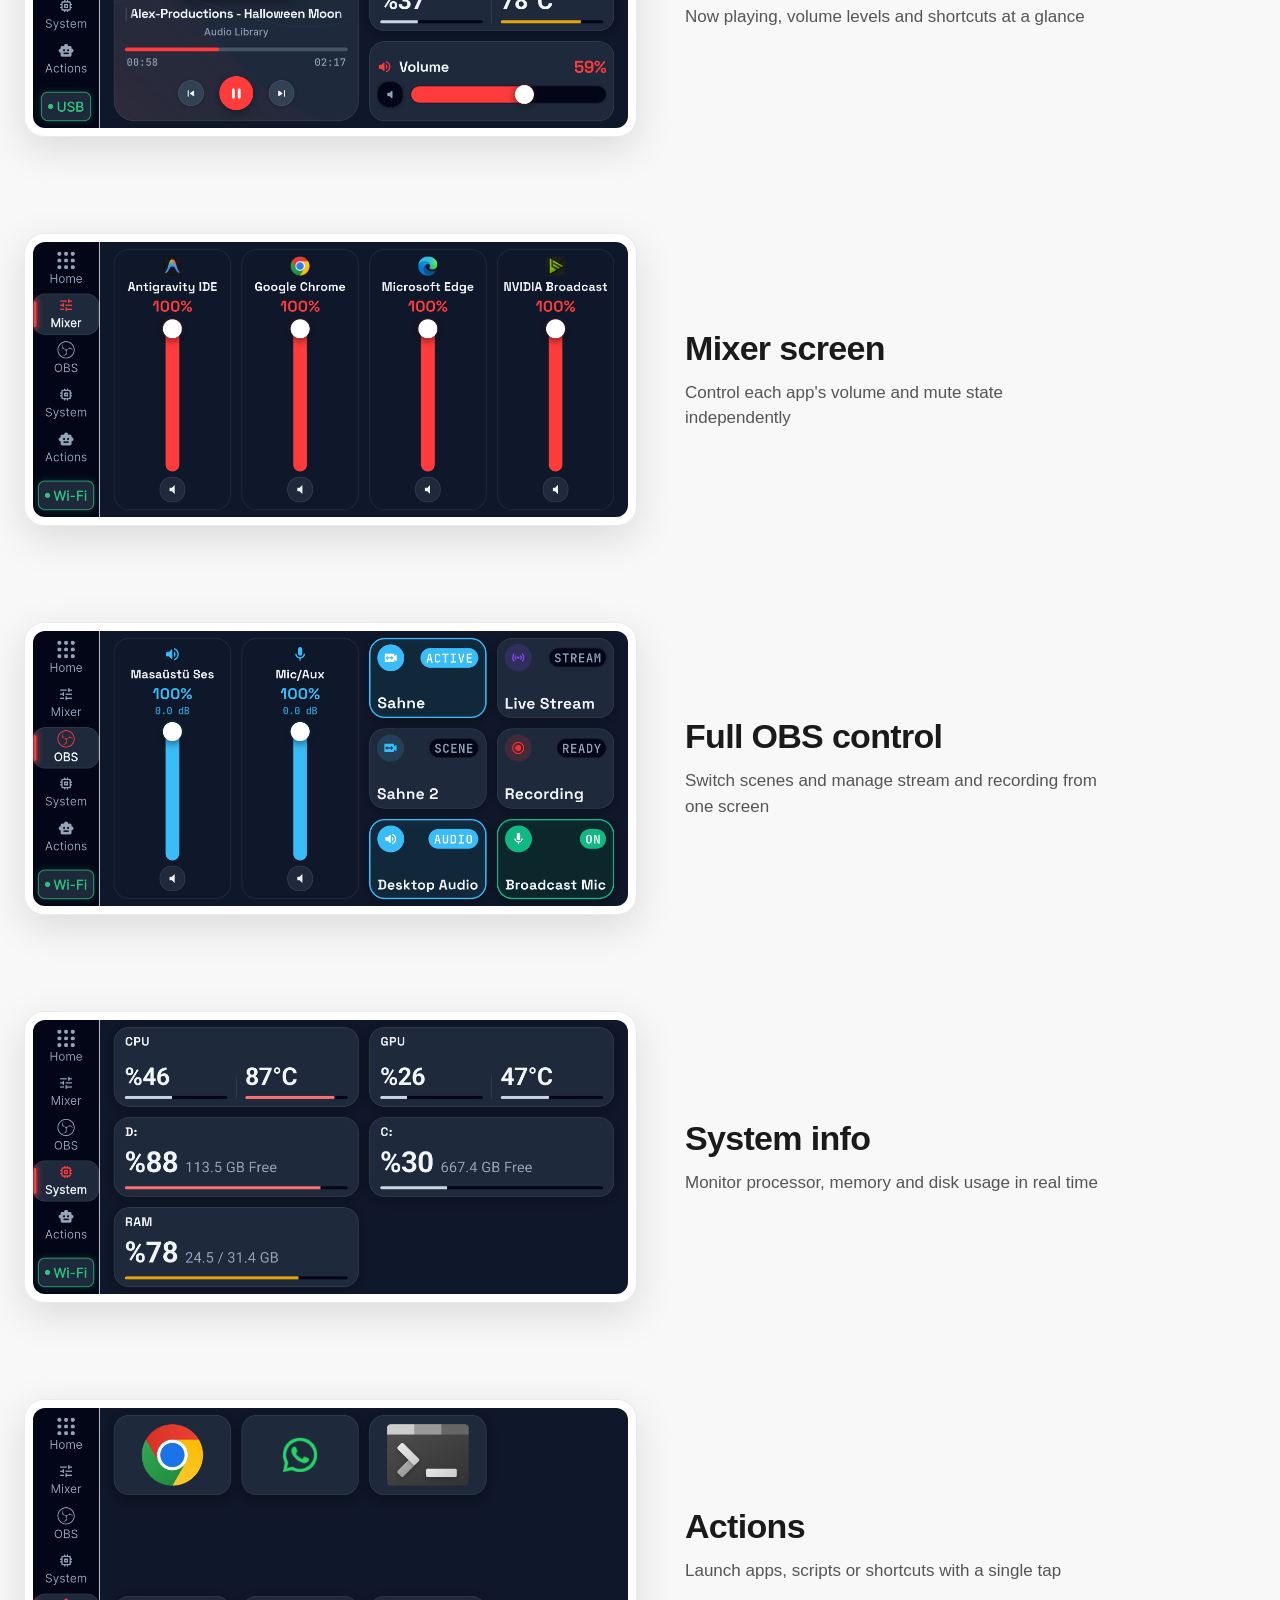
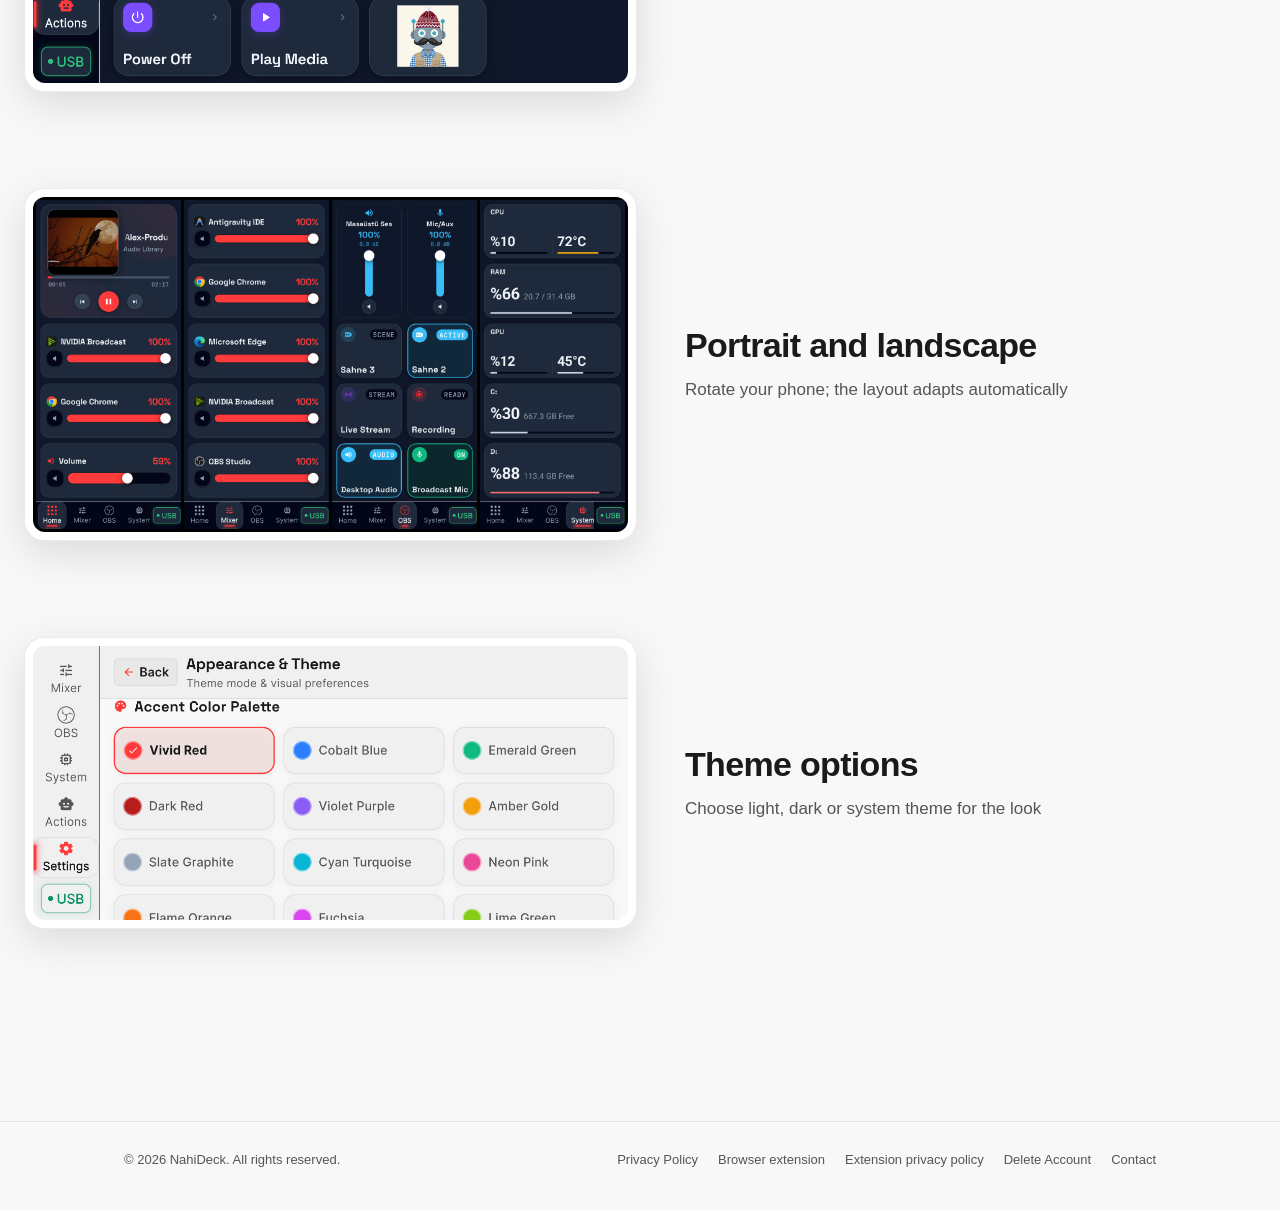
==== commit b85e0926: "Add files via upload" ====
--- a/index.html
+++ b/index.html
@@ -35,7 +35,11 @@
 
       <div class="actions">
         <a id="download-android" class="btn" href="#" data-i18n="dl_android">Download for Android</a>
-        <a id="download-windows" class="btn" href="#" data-i18n="dl_windows">Download for Windows 10/11</a>
+        <a id="download-store" class="btn btn-disabled" aria-disabled="true" tabindex="-1">
+          <span data-i18n="dl_store">Get it from Microsoft Store</span>
+          <span class="btn-tag" id="download-store-tag" data-i18n="soon">Coming soon</span>
+        </a>
+        <a id="download-windows" class="btn" href="#" data-i18n="dl_direct">Direct download for Windows 10/11</a>
       </div>
 
       <p class="soon">
--- a/style.css
+++ b/style.css
@@ -194,11 +194,30 @@
 /* Butonlar: aynı boyut, aynı biçim */
 .actions {
   display: grid;
-  grid-template-columns: repeat(2, minmax(0, 260px));
+  grid-template-columns: repeat(3, minmax(0, 260px));
   justify-content: center;
   gap: 16px;
   margin-top: 40px;
 }
+@media (max-width: 900px) {
+  .actions { grid-template-columns: 1fr; gap: 12px; justify-items: center; }
+  .actions .btn { width: 100%; max-width: 300px; }
+}
+/* Microsoft Store: bağlantı gelene kadar pasif ve "Yakında" etiketli */
+.btn.btn-disabled {
+  flex-direction: column;
+  gap: 2px;
+  height: auto;
+  min-height: 56px;
+  padding: 8px 16px;
+  text-align: center;
+  line-height: 1.2;
+  background: var(--soon-bg);
+  color: var(--muted);
+  cursor: default;
+}
+.btn.btn-disabled:hover { opacity: 1; }
+.btn-tag { font-size: 11px; font-weight: 600; letter-spacing: 0.04em; }
 .btn {
   display: flex;
   align-items: center;
@@ -426,6 +445,65 @@
   .ext-split { grid-template-columns: 1fr; }
 }
 
+/* ============================================================
+   RTL — Arapça (ar) ve Farsça (fa) için sağdan sola metin yönü.
+   site.js, <html dir="rtl"> yerine <html data-rtl="true"> set eder;
+   böylece tarayıcının flex layout'ları otomatik mirror etmesi engellenir.
+   Düzen (header, butonlar, vitrin sırası, alt bilgi) aynı kalır;
+   yalnızca metin içerikleri (başlıklar, açıklamalar, listeler)
+   sağdan sola doğal akışına kavuşur.
+   ============================================================ */
+
+/* Hero metinleri: ortalı kalır ama bidi yönü rtl olur */
+[data-rtl="true"] .hero h1,
+[data-rtl="true"] .hero p,
+[data-rtl="true"] .soon {
+  direction: rtl;
+  unicode-bidi: isolate;
+}
+
+/* Özellik kartları: metin sağdan sola akar ve sağa hizalanır */
+[data-rtl="true"] .feature {
+  direction: rtl;
+  text-align: right;
+}
+
+/* Vitrin yazı bloğu: metin sağdan sola akar ve sağ kenardan soldaki görsel gibi 24px boşluk bırakır */
+[data-rtl="true"] .showcase-text {
+  direction: rtl;
+  text-align: right;
+  margin-right: 24px;
+}
+
+/* Yasal sayfalar: metin gövdesi sağdan sola */
+[data-rtl="true"] .legal {
+  direction: rtl;
+  text-align: right;
+}
+[data-rtl="true"] .legal ul,
+[data-rtl="true"] .legal ol {
+  padding-left: 0;
+  padding-right: 22px;
+}
+[data-rtl="true"] .legal th,
+[data-rtl="true"] .legal td {
+  text-align: right;
+}
+
+/* Eklenti sayfası metinleri */
+[data-rtl="true"] .ext-card p {
+  direction: rtl;
+  text-align: right;
+}
+[data-rtl="true"] .ext-notes {
+  direction: rtl;
+  text-align: right;
+}
+[data-rtl="true"] .ext-notes ul {
+  padding-left: 0;
+  padding-right: 22px;
+}
+
 /* Telefon */
 @media (max-width: 880px) {
   .feature { flex: 1 1 calc(50% - 8px); }
@@ -446,6 +524,7 @@
   .showcase-media { margin: 0 auto; }
   .showcase-text { text-align: center; }
   .showcase-text p { margin-left: auto; margin-right: auto; }
+  [data-rtl="true"] .showcase-text { margin-right: 0; text-align: center; }
   .feature { text-align: center; }
   .nav { gap: 12px; font-size: 13px; }
   .nav .hide-sm { display: none; }
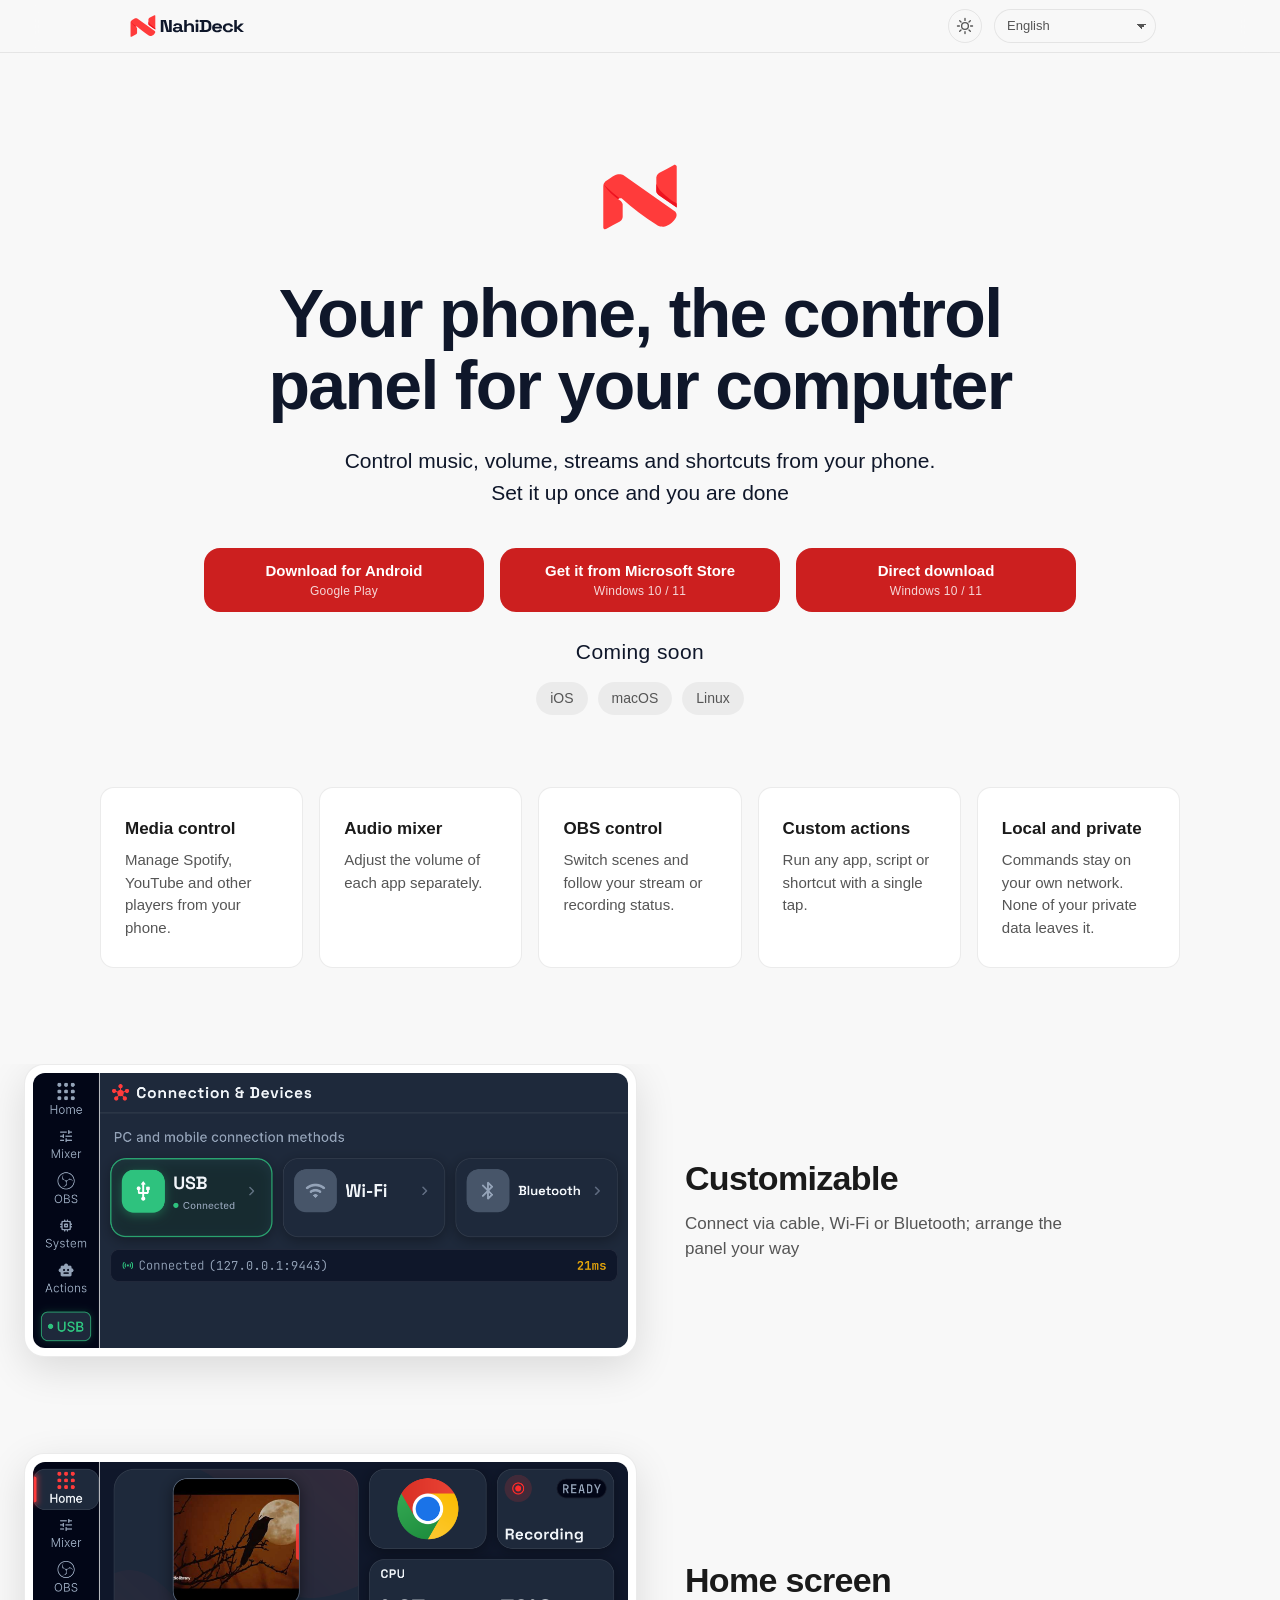
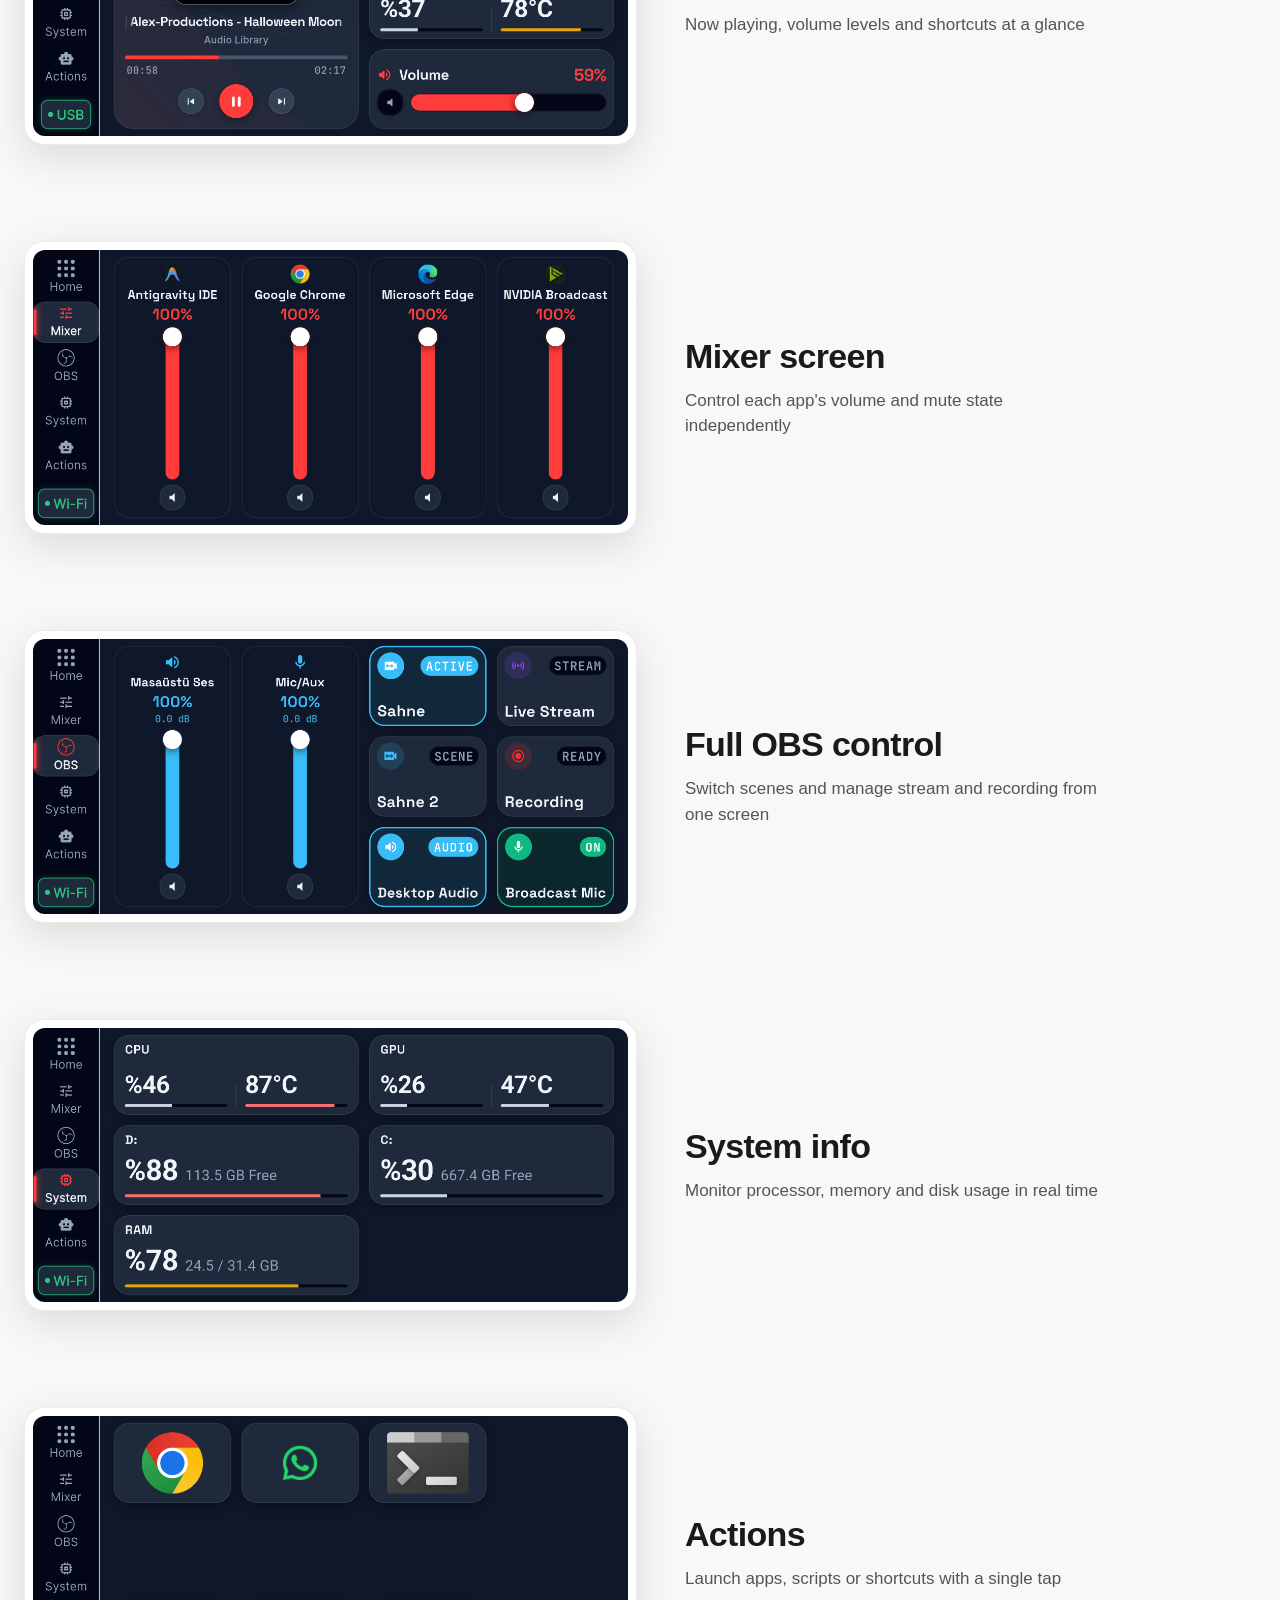
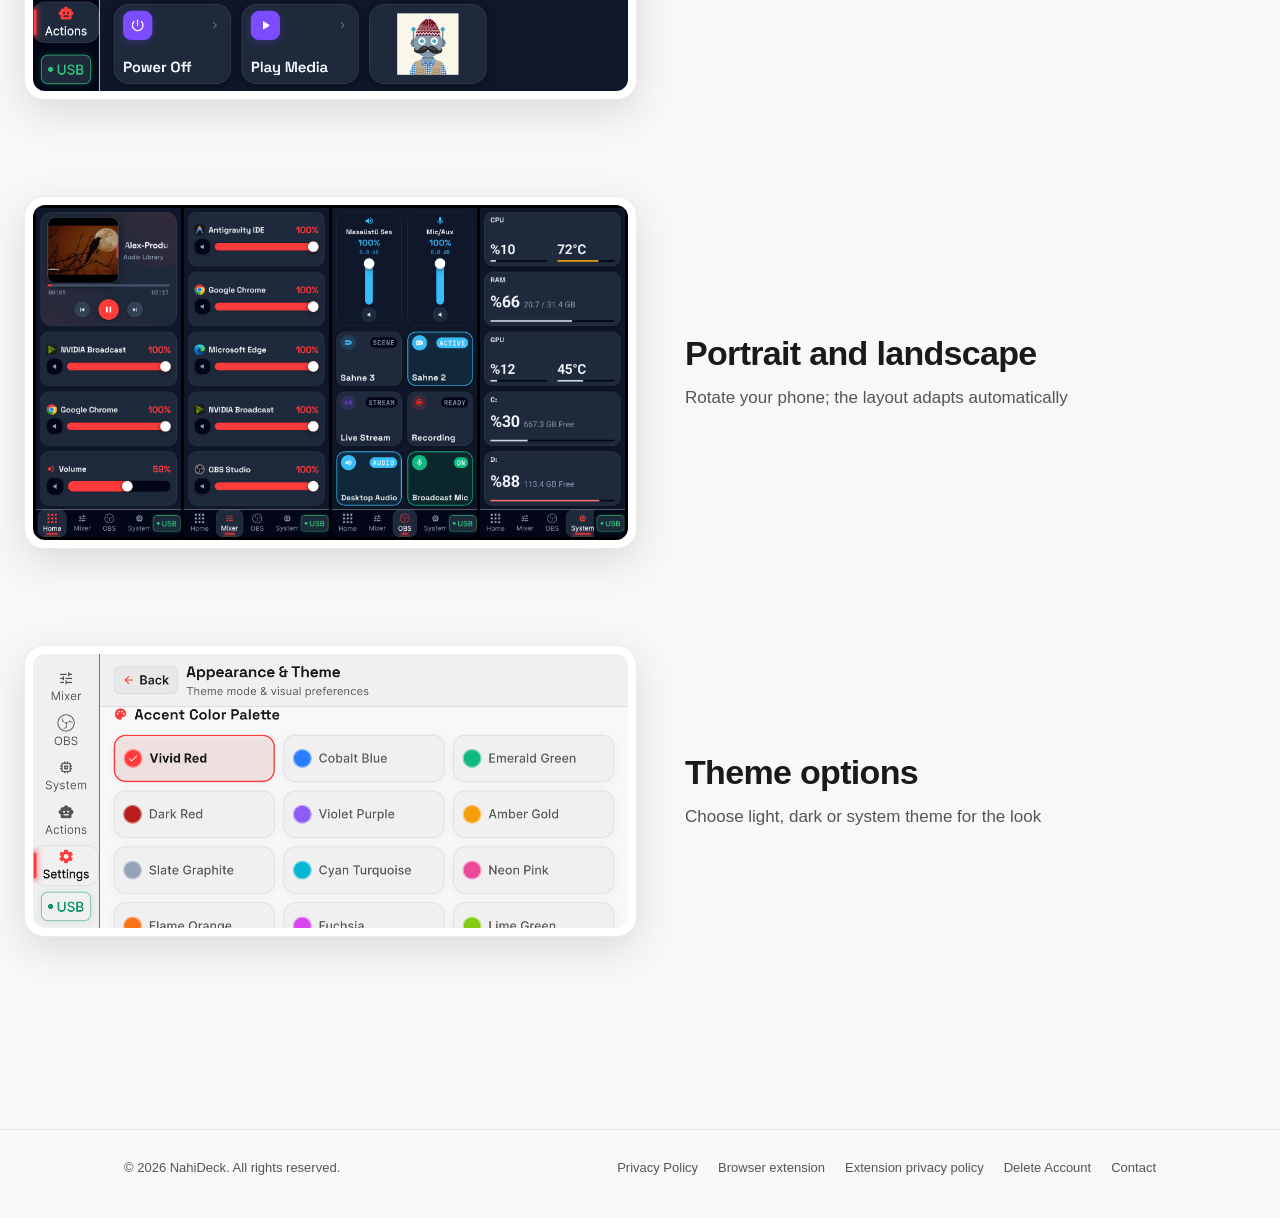
==== commit 0ce9cf38: "Add files via upload" ====
--- a/index.html
+++ b/index.html
@@ -4,7 +4,7 @@
   <meta charset="UTF-8">
   <meta name="viewport" content="width=device-width, initial-scale=1.0">
   <title>NahiDeck</title>
-  <meta name="description" content="NahiDeck: your phone becomes the control panel for your PC.">
+  <meta name="description" content="NahiDeck: your phone becomes the control panel for your computer.">
   <meta name="color-scheme" content="light dark">
   <link rel="icon" type="image/png" href="favicon.png">
   <link rel="stylesheet" href="style.css">
@@ -30,16 +30,23 @@
       <div class="hero-logo">
         <img src="assets/app-logo-transparent.svg" alt="NahiDeck">
       </div>
-      <h1 data-i18n="hero_title">Your phone, the control panel for your PC</h1>
+      <h1 data-i18n="hero_title">Your phone, the control panel for your computer</h1>
       <p data-i18n="hero_sub">Control music, volume, streams and shortcuts from your phone. Set it up once and you are done</p>
 
       <div class="actions">
-        <a id="download-android" class="btn" href="#" data-i18n="dl_android">Download for Android</a>
-        <a id="download-store" class="btn btn-disabled" aria-disabled="true" tabindex="-1">
-          <span data-i18n="dl_store">Get it from Microsoft Store</span>
-          <span class="btn-tag" id="download-store-tag" data-i18n="soon">Coming soon</span>
+        <a id="download-android" class="btn" href="#" target="_blank" rel="noopener">
+          <span class="btn-main" data-i18n="dl_android">Download for Android</span>
+          <span class="btn-sub">Google Play</span>
         </a>
-        <a id="download-windows" class="btn" href="#" data-i18n="dl_direct">Direct download for Windows 10/11</a>
+        <a id="download-store" class="btn" href="https://apps.microsoft.com/store/detail/9P1JVB6MV0V0?cid=DevShareMWAPCS" target="_blank" rel="noopener">
+          <span class="btn-main" data-i18n="dl_store">Get it from Microsoft Store</span>
+          <span class="btn-sub">Windows 10 / 11</span>
+          <span class="btn-tag" id="download-store-tag" data-i18n="soon" hidden>Coming soon</span>
+        </a>
+        <a id="download-windows" class="btn" href="#" target="_blank" rel="noopener">
+          <span class="btn-main" data-i18n="dl_direct">Direct download</span>
+          <span class="btn-sub">Windows 10 / 11</span>
+        </a>
       </div>
 
       <p class="soon">
--- a/style.css
+++ b/style.css
@@ -191,27 +191,20 @@
 :root[data-theme="light"] .hero h1,
 :root[data-theme="light"] .hero p { color: #0F172A; }
 
-/* Butonlar: aynı boyut, aynı biçim */
+/* Butonlar: aynı boyut, aynı biçim, iki satırlı ferah hiyerarşi */
 .actions {
   display: grid;
-  grid-template-columns: repeat(3, minmax(0, 260px));
+  grid-template-columns: repeat(3, minmax(0, 280px));
   justify-content: center;
   gap: 16px;
   margin-top: 40px;
 }
 @media (max-width: 900px) {
   .actions { grid-template-columns: 1fr; gap: 12px; justify-items: center; }
-  .actions .btn { width: 100%; max-width: 300px; }
+  .actions .btn { width: 100%; max-width: 320px; }
 }
 /* Microsoft Store: bağlantı gelene kadar pasif ve "Yakında" etiketli */
 .btn.btn-disabled {
-  flex-direction: column;
-  gap: 2px;
-  height: auto;
-  min-height: 56px;
-  padding: 8px 16px;
-  text-align: center;
-  line-height: 1.2;
   background: var(--soon-bg);
   color: var(--muted);
   cursor: default;
@@ -220,17 +213,32 @@
 .btn-tag { font-size: 11px; font-weight: 600; letter-spacing: 0.04em; }
 .btn {
   display: flex;
+  flex-direction: column;
   align-items: center;
   justify-content: center;
-  height: 56px;
-  border-radius: 999px;
-  font-size: 16px;
-  font-weight: 600;
+  gap: 3px;
+  min-height: 64px;
+  height: auto;
+  padding: 10px 18px;
+  border-radius: 16px;
+  text-align: center;
   background: var(--accent);
   color: var(--accent-text);
   transition: opacity 0.15s;
 }
 .btn:hover { opacity: 0.88; text-decoration: none; }
+.btn-main {
+  font-size: 15px;
+  font-weight: 600;
+  line-height: 1.25;
+}
+.btn-sub {
+  font-size: 12px;
+  font-weight: 500;
+  opacity: 0.82;
+  letter-spacing: 0.02em;
+  line-height: 1.2;
+}
 
 .soon {
   margin-top: 48px;
@@ -514,7 +522,7 @@
   .hero-logo { width: 76px; height: 76px; margin-bottom: 24px; }
   .hero h1, .hero p { padding: 0 8px; }
   .actions { grid-template-columns: 1fr; gap: 12px; justify-items: center; }
-  .btn { width: 100%; max-width: 300px; }
+  .btn { width: 100%; max-width: 320px; }
   .feature { flex: 1 1 100%; }
   .features { padding-bottom: 64px; }
   .showcase-row { flex-direction: column; gap: 20px; align-items: stretch; }
